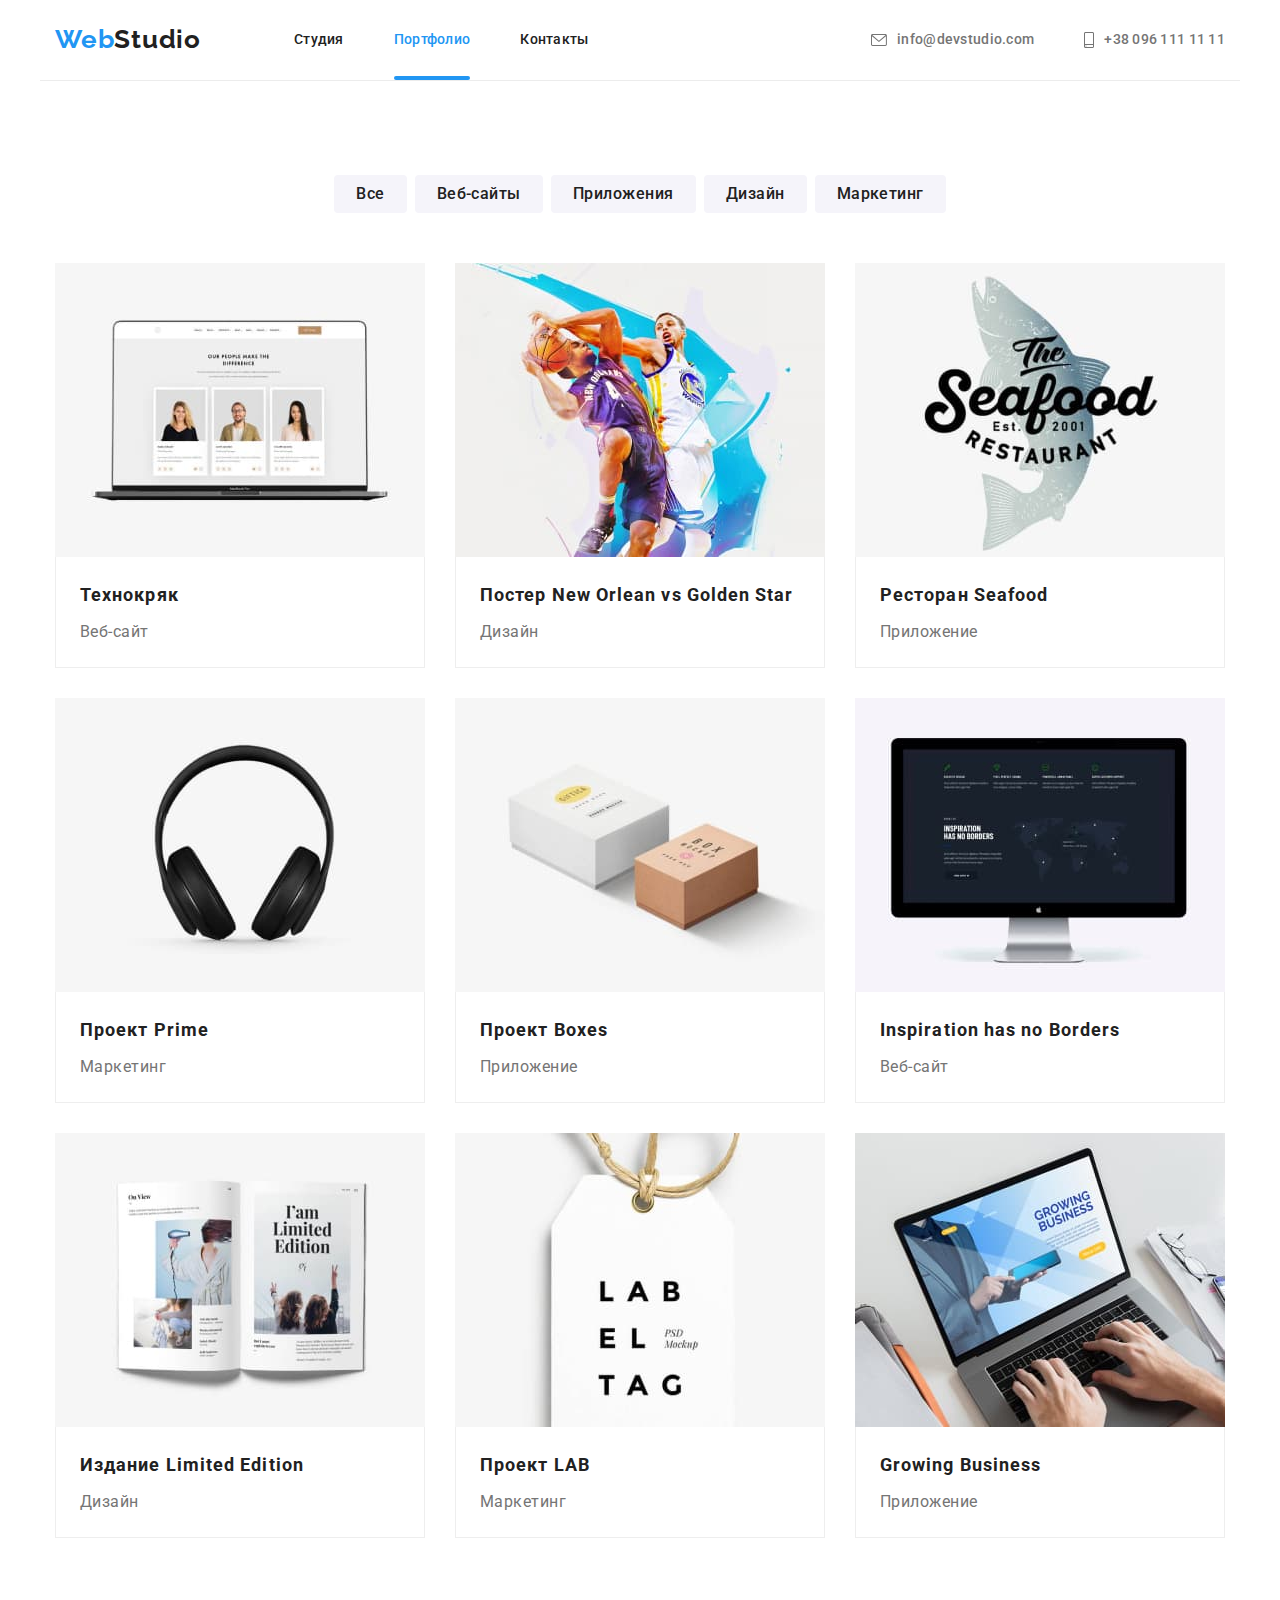
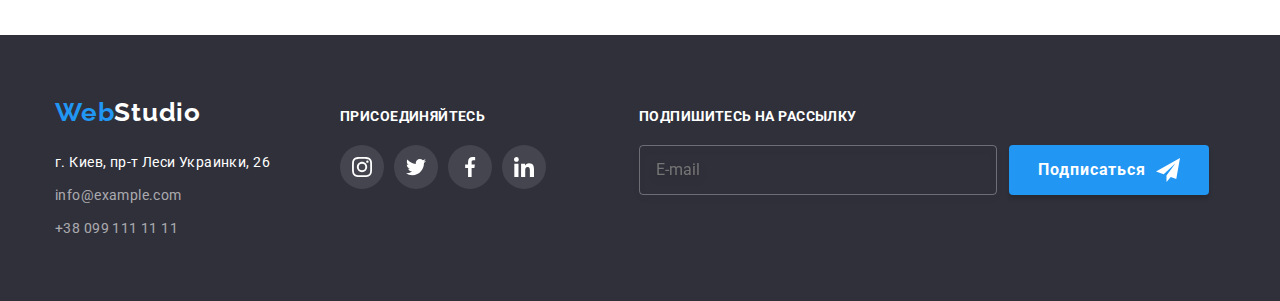
==== portfolio.html @ fc286d43 "initial" ====
<!DOCTYPE html>
<html lang="en">
<head>
    <meta charset="UTF-8">
    <meta name="viewport" content="width=device-width, initial-scale=1.0">
    
    <link rel="stylesheet" href="https://cdnjs.cloudflare.com/ajax/libs/modern-normalize/1.0.0/modern-normalize.min.css">
    <link href="https://fonts.googleapis.com/css2?family=Raleway:wght@700&family=Roboto:wght@400;500;700;900&display=swap"
        rel="stylesheet">
    
    <link rel="stylesheet" href="./css/main.min.css">
    <title>Portfolio</title>
</head>

<body>
    <header class="header-def">
        <div class="container">
            <nav class="page-nav">
                <a href="./index.html" class="logo"><span class="logo-blue">Web</span>Studio</a>
                <ul class="nav-list">
                    <li class="item"><a href="./index.html" class="link">Студия</a></li>
                    <li class="item"><a href="./portfolio.html" class="portfolio link">Портфолио</a> </li>
                    <li class="item"><a href="#" class="link">Контакты</a></li>
                </ul>
            </nav>
            <address class="page-address">
                <ul class="address-list">
                    <li class="item">
                        <a href="mailto:info@devstudio.com" class="reach link">
                            <svg class="icon" width="16" height="12">
                                <use href="./images/icons/sprite.svg#icon-envelope"></use>
                            </svg>
                            <span>info@devstudio.com</span>
                        </a>
                    </li>
                    <li class="item">
                        <a href="tel:+380961111111" class="reach link">
                            <svg class="icon" width="10" height="16">
                                <use href="./images/icons/sprite.svg#icon-smartphone"></use>
                            </svg>
                            <span>+38 096 111 11 11</span>
                        </a>
                    </li>
                </ul>
            </address>
        </div>
    </header>
    <main>
        <!-- Hero -->
        <!-- Portfolio -->
        <section class="portfolio">
            <!-- <h1>Портфолио</h1> -->
            <!-- <h2>Фильтр<h2> -->            
            <div class="container">
                <ul class="buttons">
                    <li class="item"><button type="button" class="btn" onclick="myFunctionAll()">Все</button></li>
                    <li class="item"><button type="button" class="btn" onclick="myFunctionWeb()">Веб-сайты</button></li>
                    <li class="item"><button type="button" class="btn" onclick="myFunctionApp()">Приложения</button></li>
                    <li class="item"><button type="button" class="btn" onclick="myFunctionDes()">Дизайн</button></li>
                    <li class="item"><button type="button" class="btn" onclick="myFunctionMar()">Маркетинг</button></li>
                </ul>   
            <!-- <h2>Список портфолио</h2> -->
                <ul class="portfolio-list">
                    <li class="portfolio-items W">
                        <a href="#" class="link"><img src="./images-portfolio/imgg(1).jpg" alt="Веб-сайт" width="370">
                            <div class="description-thumb">
                                <p class="description">Технокряк это современная площадка распространения коронавируса. Компании используют эту платформу для цифрового
                                шпионажа и атак на защищённые сервера конкурентов.</p>
                            </div>                            
                            <div class="border">
                                <h3>Технокряк</h3>
                                <p class="item-description">Веб-сайт</p>
                            </div>                            
                        </a>
                    </li>
                    <li class="portfolio-items D">
                        <a href="#" class="link"><img src="./images-portfolio/imgg(2).jpg" alt="Дизайн" width="370">
                            <div class="description-thumb">
                                <p class="description">Технокряк это современная площадка распространения коронавируса. Компании используют эту
                                    платформу для цифрового
                                    шпионажа и атак на защищённые сервера конкурентов.</p>
                            </div>
                            <div class="border">
                                <h3>Постер New Orlean vs Golden Star</h3>
                                <p class="item-description">Дизайн</p>
                            </div>                            
                        </a>
                    </li>
                    <li class="portfolio-items P">
                        <a href="#" class="link"><img src="./images-portfolio/imgg(3).jpg" alt="Приложение" width="370">
                            <div class="description-thumb">
                                <p class="description">Технокряк это современная площадка распространения коронавируса. Компании используют эту
                                    платформу для цифрового
                                    шпионажа и атак на защищённые сервера конкурентов.</p>
                            </div>
                            <div class="border">
                                <h3>Ресторан Seafood</h3>
                                <p class="item-description">Приложение</p>
                            </div>                            
                        </a>
                    </li>
                    <li class="portfolio-items M">
                        <a href="#" class="link"><img src="./images-portfolio/imgg(4).jpg" alt="Маркетинг" width="370">
                            <div class="description-thumb">
                                <p class="description">Технокряк это современная площадка распространения коронавируса. Компании используют эту
                                    платформу для цифрового
                                    шпионажа и атак на защищённые сервера конкурентов.</p>
                            </div>
                            <div class="border">
                                <h3>Проект Prime</h3>
                                <p class="item-description">Маркетинг</p>
                            </div>                            
                        </a>
                    </li>
                    <li class="portfolio-items P">
                        <a href="#" class="link"><img src="./images-portfolio/imgg(5).jpg" alt="Приложение" width="370">
                            <div class="description-thumb">
                                <p class="description">Технокряк это современная площадка распространения коронавируса. Компании используют эту
                                    платформу для цифрового
                                    шпионажа и атак на защищённые сервера конкурентов.</p>
                            </div>
                            <div class="border">
                                <h3>Проект Boxes</h3>
                                <p class="item-description">Приложение</p>
                            </div>                            
                        </a>
                    </li>
                    <li class="portfolio-items W">
                        <a href="#" class="link"><img src="./images-portfolio/imgg(6).jpg" alt="Веб-сайт" width="370">
                            <div class="description-thumb">
                                <p class="description">Технокряк это современная площадка распространения коронавируса. Компании используют эту
                                    платформу для цифрового
                                    шпионажа и атак на защищённые сервера конкурентов.</p>
                            </div>
                            <div class="border">
                                <h3>Inspiration has no Borders</h3>
                                <p class="item-description">Веб-сайт</p>
                            </div>                            
                        </a>
                    </li>
                    <li class="portfolio-items D">
                        <a href="#" class="link"><img src="./images-portfolio/imgg(7).jpg" alt="Дизайн" width="370">
                            <div class="description-thumb">
                                <p class="description">Технокряк это современная площадка распространения коронавируса. Компании используют эту
                                    платформу для цифрового
                                    шпионажа и атак на защищённые сервера конкурентов.</p>
                            </div>
                            <div class="border">
                                <h3>Издание Limited Edition</h3>
                                <p class="item-description">Дизайн</p>
                            </div>                            
                        </a>
                    </li>
                    <li class="portfolio-items M">
                        <a href="#" class="link"><img src="./images-portfolio/imgg(8).jpg" alt="Маркетинг" width="370">
                            <div class="description-thumb">
                                <p class="description">Технокряк это современная площадка распространения коронавируса. Компании используют эту
                                    платформу для цифрового
                                    шпионажа и атак на защищённые сервера конкурентов.</p>
                            </div>
                            <div class="border">
                                <h3>Проект LAB</h3>
                                <p class="item-description">Маркетинг</p>
                            </div>                            
                        </a>
                    </li>
                    <li class="portfolio-items P">
                        <a href="#" class="link"><img src="./images-portfolio/imgg(9).jpg" alt="Приложение" width="370">
                            <div class="description-thumb">
                                <p class="description">Технокряк это современная площадка распространения коронавируса. Компании используют эту
                                    платформу для цифрового
                                    шпионажа и атак на защищённые сервера конкурентов.</p>
                            </div>
                            <div class="border">
                                <h3>Growing Business</h3>
                                <p class="item-description">Приложение</p>
                            </div>                            
                        </a>
                    </li>
                </ul>
            </div>            
        </section>
    </main>
    <footer>
        <div class="container">
            <div class="footer-section-1">
                <a href="./index.html" class="logo"><span class="logo-blue">Web</span>Studio</a>
                <address class="contact">
                    <p class="adress">г. Киев, пр-т Леси Украинки, 26</p>
                    <a href="mailto:info@example.com" class="link">info@example.com</a>
                    <a href="tel:+380991111111" class="link">+38 099 111 11 11</a>
                </address>
            </div>
            <div class="footer-section-2">
                <p class="text">присоединяйтесь</p>
                <ul class="foot-link">
                    <li class="foot-item">
                        <a href="#" class="icon-link">
                            <svg class="icon" width="20" height="20">
                                <use href="./images/icons/sprite.svg#icon-instagram-2"></use>
                            </svg>
                        </a>
                    </li>
                    <li class="foot-item">
                        <a href="#" class="icon-link">
                            <svg class="icon" width="20" height="20">
                                <use href="./images/icons/sprite.svg#icon-twitter-1"></use>
                            </svg>
                        </a>
                    </li>
                    <li class="foot-item">
                        <a href="#" class="icon-link">
                            <svg class="icon" width="20" height="20">
                                <use href="./images/icons/sprite.svg#icon-facebook-1"></use>
                            </svg>
                        </a>
                    </li>
                    <li class="foot-item">
                        <a href="#" class="icon-link">
                            <svg class="icon" width="20" height="20">
                                <use href="./images/icons/sprite.svg#icon-linkedin-1"></use>
                            </svg>
                        </a>
                    </li>
                </ul>
            </div>
            <div class="footer-section-3">
                <p class="text">подпишитесь на рассылку</p>
                <form class="foot-form" action="#" autocomplete="off">
                    <input class="foot-input" placeholder="E-mail" type="email" name="email" id="email-sign" />
                    <button class="sign-button" type="submit">
                        <span class="sign-name">Подписаться</span>
                        <svg class="sign-icon" width="24" height="24">
                            <use href="./images/icons/sprite.svg#icon-icon-send"></use>
                        </svg>
                    </button>
                </form>
            </div>
        </div>
    </footer>
    <script src="./js/modal.js"></script>
</body>
</html>
---- css/main.min.css ----
*,*::before,*::after{-webkit-box-sizing:border-box;box-sizing:border-box}img{display:block;max-width:100%;height:auto}.visually-hidden{position:absolute;width:1px;height:1px;margin:-1px;border:0;padding:0;white-space:nowrap;-webkit-clip-path:inset(100%);clip-path:inset(100%);clip:rect(0 0 0 0);overflow:hidden}.page-nav .nav-list,.page-address .address-list,.footer-section-2 .foot-link,.form .form-list,.qualities-list,.business-list,.team-list,.team-link,.clients-list,.buttons,.portfolio-list{list-style-type:none;margin:0;padding:0}.form-list .form-item:focus-within,.form-list .form-input:focus-within,.form-list .form-textarea:focus-within{border-color:#2196f3;outline:transparent;fill:#2196f3}.container{width:1200px;padding-left:15px;padding-right:15px;margin-left:auto;margin-right:auto}body{background-color:#fff;color:#212121;font-family:"Roboto",sans-serif;font-weight:400;letter-spacing:0.03em}.header-def .container{display:-webkit-box;display:-ms-flexbox;display:flex;-webkit-box-align:center;-ms-flex-align:center;align-items:center;border-bottom:1px solid #ececec}.header-def .link{display:-webkit-box;display:-ms-flexbox;display:flex;-webkit-box-align:center;-ms-flex-align:center;align-items:center;padding-top:32px;padding-bottom:32px;font-style:normal;font-weight:500;font-size:14px;line-height:1.14;letter-spacing:0.02em;text-decoration:none;color:#212121;-webkit-transition:color 250ms cubic-bezier(0.4, 0, 0.2, 1);transition:color 250ms cubic-bezier(0.4, 0, 0.2, 1)}.header-def .link:hover,.header-def .link:focus{color:#2196f3}.header-def .item{position:relative}.page-nav{display:-webkit-box;display:-ms-flexbox;display:flex;-webkit-box-align:center;-ms-flex-align:center;align-items:center}.page-nav .nav-list{display:-webkit-box;display:-ms-flexbox;display:flex;margin-left:93px}.page-nav .item:not(:first-child){margin-left:50px}.page-nav .studio,.page-nav .portfolio,.page-nav .contacts{color:#2196f3}.page-nav .studio::after,.page-nav .portfolio::after,.page-nav .contacts::after{content:'';display:block;position:absolute;bottom:0;left:0;width:100%;height:4px;border-radius:2px;background-color:#2196f3}.page-address{margin-left:auto}.page-address .address-list{display:-webkit-box;display:-ms-flexbox;display:flex;-webkit-box-align:center;-ms-flex-align:center;align-items:center}.page-address .icon{margin-right:10px;fill:currentColor}.page-address .item:last-child{margin-left:50px}.page-address .reach{color:#757575}.logo{font-family:"Raleway",sans-serif;font-weight:700;font-size:26px;line-height:1.38;letter-spacing:0.03em;text-decoration:none;color:#212121}.logo-blue{color:#2196f3}footer{background-color:#2f303a}footer .container{padding-top:60px;padding-bottom:60px;display:-webkit-box;display:-ms-flexbox;display:flex;-webkit-box-align:baseline;-ms-flex-align:baseline;align-items:baseline}.footer-section-1 .logo{color:#fff}.footer-section-1 .contact{display:-webkit-box;display:-ms-flexbox;display:flex;-ms-flex-wrap:wrap;flex-wrap:wrap;-webkit-box-orient:vertical;-webkit-box-direction:normal;-ms-flex-direction:column;flex-direction:column;margin-top:20px}.footer-section-1 .adress{margin-top:0px;margin-bottom:0px;color:#fff;font-style:normal;font-size:14px;line-height:1.71;letter-spacing:0.03em}.footer-section-1 .link{margin-top:9px;color:#ffffff99;font-style:normal;font-size:14px;line-height:1.71;letter-spacing:0.03em;text-decoration:none}.footer-section-2{margin-left:70px}.footer-section-2 .text{margin-top:0px;margin-bottom:20px;font-weight:700;font-size:14px;line-height:1.14;text-transform:uppercase;letter-spacing:0.03em;color:#fff}.footer-section-2 .foot-link{display:-webkit-box;display:-ms-flexbox;display:flex;-webkit-box-align:center;-ms-flex-align:center;align-items:center}.footer-section-2 .foot-item:not(:first-child){margin-left:10px}.footer-section-2 .icon-link{display:-webkit-box;display:-ms-flexbox;display:flex;-webkit-box-pack:center;-ms-flex-pack:center;justify-content:center;-webkit-box-align:center;-ms-flex-align:center;align-items:center;width:44px;height:44px;border-radius:50%;line-height:0px;background-color:#ffffff1a;-webkit-transition:background-color 250ms cubic-bezier(0.4, 0, 0.2, 1);transition:background-color 250ms cubic-bezier(0.4, 0, 0.2, 1)}.footer-section-2 .icon-link:hover,.footer-section-2 .icon-link:focus{background-color:#2196f3}.footer-section-2 .icon{fill:#fff}.footer-section-3{margin-left:93px}.footer-section-3 .text{margin-top:0px;margin-bottom:20px;font-weight:700;font-size:14px;line-height:1.14;text-transform:uppercase;letter-spacing:0.03em;color:#fff}.footer-section-3 .foot-form{display:-webkit-box;display:-ms-flexbox;display:flex}.footer-section-3 .foot-input{padding:0px 16px;margin-right:12px;width:358px;height:50px;border:1px solid rgba(255,255,255,0.3);-webkit-filter:drop-shadow(0px 4px 4px rgba(0,0,0,0.15));filter:drop-shadow(0px 4px 4px rgba(0,0,0,0.15));border-radius:4px;outline:transparent;background-color:transparent;color:rgba(255,255,255,0.6)}.footer-section-3 .sign-button{display:-webkit-inline-box;display:-ms-inline-flexbox;display:inline-flex;-webkit-box-align:center;-ms-flex-align:center;align-items:center;-webkit-box-pack:center;-ms-flex-pack:center;justify-content:center;width:200px;height:50px;background-color:#2196f3;border-color:transparent;-webkit-box-shadow:0px 4px 4px rgba(0,0,0,0.15);box-shadow:0px 4px 4px rgba(0,0,0,0.15);border-radius:4px;cursor:pointer}.footer-section-3 .sign-name{margin-right:10px;font-weight:700;font-size:16px;line-height:1.87;letter-spacing:0.06em;color:#fff}.footer-section-3 .sign-icon{fill:#fff}.studio-hero{position:relative;background-color:#c4c4c4;background-image:-webkit-gradient(linear, left top, right top, from(#2f303a66), to(#2f303a66)),url(../images/backgrnd.jpg);background-image:linear-gradient(to right, #2f303a66, #2f303a66),url(../images/backgrnd.jpg);background-size:cover;color:#fff;text-align:center;max-width:1600px;margin:0 auto}.studio-hero .container{padding-top:200px;padding-bottom:200px}.studio-hero h1{margin-top:0px;margin-bottom:30px;font-weight:900;font-size:44px;line-height:1.36;letter-spacing:0.06em;text-transform:uppercase}.studio-hero .link{display:inline-block;padding:10px 32px;text-decoration:none;color:#fff;font-weight:700;font-size:16px;line-height:1.87;letter-spacing:0.06em;background:#2196f3;-webkit-box-shadow:0px 4px 4px rgba(0,0,0,0.15);box-shadow:0px 4px 4px rgba(0,0,0,0.15);border-radius:4px}.backdrop{position:fixed;top:0;left:0;z-index:9;width:100%;height:100%;background-color:rgba(0,0,0,0.2);opacity:1;-webkit-transition:opacity 250ms cubic-bezier(0.4, 0, 0.2, 1);transition:opacity 250ms cubic-bezier(0.4, 0, 0.2, 1)}.backdrop.is-hidden{opacity:0;pointer-events:none}.backdrop.is-hidden .modal{-webkit-transform:translate(-50%, -50%) scale(0, 0);transform:translate(-50%, -50%) scale(0, 0)}.modal{position:absolute;top:50%;left:50%;-webkit-transform:translate(-50%, -50%) scale(1, 1);transform:translate(-50%, -50%) scale(1, 1);min-width:528px;min-height:581px;background-color:#ffffff;-webkit-box-shadow:0px 1px 3px rgba(0,0,0,0.12),0px 1px 1px rgba(0,0,0,0.14),0px 2px 1px rgba(0,0,0,0.2);box-shadow:0px 1px 3px rgba(0,0,0,0.12),0px 1px 1px rgba(0,0,0,0.14),0px 2px 1px rgba(0,0,0,0.2);border-radius:4px;-webkit-transition:-webkit-transform 250ms cubic-bezier(0.4, 0, 0.2, 1);transition:-webkit-transform 250ms cubic-bezier(0.4, 0, 0.2, 1);transition:transform 250ms cubic-bezier(0.4, 0, 0.2, 1);transition:transform 250ms cubic-bezier(0.4, 0, 0.2, 1), -webkit-transform 250ms cubic-bezier(0.4, 0, 0.2, 1)}.modal .close-modal{display:-webkit-box;display:-ms-flexbox;display:flex;-webkit-box-pack:center;-ms-flex-pack:center;justify-content:center;-webkit-box-align:center;-ms-flex-align:center;align-items:center;position:absolute;top:8px;right:8px;width:30px;height:30px;border:1px solid rgba(0,0,0,0.1);border-radius:50%;cursor:pointer;-webkit-transition:fill 250ms cubic-bezier(0.4, 0, 0.2, 1);transition:fill 250ms cubic-bezier(0.4, 0, 0.2, 1)}.modal .close-modal:hover{fill:#2196f3}.form{padding:40px}.form .form-head{margin:0px;margin-bottom:12px;font-weight:700;font-size:20px;line-height:1.15;text-align:center;letter-spacing:0.03em;color:#212121}.form .form-list{margin-bottom:20px}.form .legal{position:relative;display:-webkit-box;display:-ms-flexbox;display:flex;-webkit-box-pack:center;-ms-flex-pack:center;justify-content:center;-webkit-box-align:center;-ms-flex-align:center;align-items:center;margin-bottom:30px;cursor:pointer}.form .legal::before{content:'';width:16px;height:15px;border:2px solid black;border-radius:4px;-webkit-transition:border-color 250ms cubic-bezier(0.4, 0, 0.2, 1),background-color 250ms cubic-bezier(0.4, 0, 0.2, 1);transition:border-color 250ms cubic-bezier(0.4, 0, 0.2, 1),background-color 250ms cubic-bezier(0.4, 0, 0.2, 1)}.form .legal-text{margin-left:7px;font-weight:400;font-size:14px;line-height:1.71;letter-spacing:0.03em;color:#757575}.form .legal-link{font-weight:400;font-size:14px;line-height:1.71;letter-spacing:0.03em;color:#2196f3}.form .submit-button{display:-webkit-inline-box;display:-ms-inline-flexbox;display:inline-flex;-webkit-box-align:center;-ms-flex-align:center;align-items:center;-webkit-box-pack:center;-ms-flex-pack:center;justify-content:center;width:200px;height:50px;color:#fff;background-color:#2196f3;-webkit-box-shadow:0px 4px 4px rgba(0,0,0,0.15);box-shadow:0px 4px 4px rgba(0,0,0,0.15);border-radius:4px;border-color:transparent;cursor:pointer}.form .submit-button:focus-within{background-color:#188ce8}.form .submit-name{font-weight:700;font-size:16px;line-height:1.87;letter-spacing:0.06em}.form .legal-checkbox{position:absolute;width:1px;height:1px;overflow:hidden;clip:rect(0 0 0 0)}.form .legal-checkbox:checked+.legal::before{background-image:url(../images/icons/icon-check.svg);background-size:contain;background-origin:border-box;border-radius:4px;border-color:transparent;background-color:#2196f3}.form-list .form-item{position:relative;display:-webkit-box;display:-ms-flexbox;display:flex;-webkit-box-orient:vertical;-webkit-box-direction:normal;-ms-flex-direction:column;flex-direction:column;margin-bottom:10px}.form-list .form-label{margin-right:auto;margin-bottom:4px;font-weight:400;font-size:12px;line-height:1.17;letter-spacing:0.01em;color:#757575}.form-list .form-input{padding:0px 42px;height:40px;border:1px solid rgba(33,33,33,0.2);border-radius:4px;-webkit-transition:border-color 250ms cubic-bezier(0.4, 0, 0.2, 1);transition:border-color 250ms cubic-bezier(0.4, 0, 0.2, 1)}.form-list .form-input:invalid{border-color:#f00}.form-list .icon{position:absolute;bottom:11px;left:12px;-webkit-transition:fill 250ms cubic-bezier(0.4, 0, 0.2, 1);transition:fill 250ms cubic-bezier(0.4, 0, 0.2, 1)}.form-list .form-textarea{padding:12px 16px;resize:none;border:1px solid rgba(33,33,33,0.2);border-radius:4px;-webkit-transition:border-color 250ms cubic-bezier(0.4, 0, 0.2, 1);transition:border-color 250ms cubic-bezier(0.4, 0, 0.2, 1)}.form-list .form-textarea::-webkit-input-placeholder{font-weight:400;font-size:14px;line-height:1.14;letter-spacing:0.01em;color:rgba(117,117,117,0.5);opacity:1}.form-list .form-textarea:-ms-input-placeholder{font-weight:400;font-size:14px;line-height:1.14;letter-spacing:0.01em;color:rgba(117,117,117,0.5);opacity:1}.form-list .form-textarea::-ms-input-placeholder{font-weight:400;font-size:14px;line-height:1.14;letter-spacing:0.01em;color:rgba(117,117,117,0.5);opacity:1}.form-list .form-textarea::placeholder{font-weight:400;font-size:14px;line-height:1.14;letter-spacing:0.01em;color:rgba(117,117,117,0.5);opacity:1}.studio-qualities .container{padding-top:94px;padding-bottom:94px}.qualities-list{display:-webkit-box;display:-ms-flexbox;display:flex;-ms-flex-wrap:wrap;flex-wrap:wrap}.qualities-list .item{width:calc((100% - 3 * 30px) / 4)}.qualities-list .item:not(:first-child){margin-left:30px}.qualities-list .thumb{display:-webkit-box;display:-ms-flexbox;display:flex;-webkit-box-pack:center;-ms-flex-pack:center;justify-content:center;-webkit-box-align:center;-ms-flex-align:center;align-items:center;height:120px;margin-bottom:30px;background-color:#f5f4fa;border-radius:4px}.qualities-list h3{margin-top:0px;margin-bottom:10px;font-size:14px;line-height:1.14;letter-spacing:0.03em;text-transform:uppercase}.qualities-list p{margin-top:0px;margin-bottom:0px;color:#757575;font-size:14px;line-height:1.71;letter-spacing:0.03em}.studio-business .container{padding-bottom:94px}.studio-business .business-header{margin-top:0px;margin-bottom:50px;font-size:36px;line-height:1.17;text-align:center;letter-spacing:0.03em}.business-list{display:-webkit-box;display:-ms-flexbox;display:flex}.business-list .item{position:relative}.business-list .item:not(:first-child){margin-left:30px}.business-list .label{position:absolute;bottom:0;left:0;display:-webkit-box;display:-ms-flexbox;display:flex;-webkit-box-align:center;-ms-flex-align:center;align-items:center;width:100%;height:70px;background-color:rgba(47,48,58,0.8)}.business-list .label-text{margin:0;margin-left:auto;margin-right:auto;font-size:14px;line-height:1.14;letter-spacing:0.03em;text-transform:uppercase;color:#fff}.studio-team{background-color:#f5f4fa}.studio-team .container{padding-top:94px;padding-bottom:94px}.studio-team .team-header{margin-top:0px;margin-bottom:0px;text-align:center;font-size:36px;line-height:1.17;letter-spacing:0.03em}.team-list{display:-webkit-box;display:-ms-flexbox;display:flex;margin-top:50px}.team-list .item{background-color:#fff;-webkit-box-shadow:0px 1px 3px rgba(0,0,0,0.12),0px 1px 1px rgba(0,0,0,0.14),0px 2px 1px rgba(0,0,0,0.2);box-shadow:0px 1px 3px rgba(0,0,0,0.12),0px 1px 1px rgba(0,0,0,0.14),0px 2px 1px rgba(0,0,0,0.2);border-radius:0px 0px 4px 4px}.team-list .item:not(:first-child){margin-left:30px}.team-list .item-name{padding-top:30px;padding-right:32px;padding-left:32px;padding-bottom:30px}.team-list h3{margin-top:0px;margin-bottom:10px;font-weight:500;font-size:16px;line-height:1.19;text-align:center;letter-spacing:0.03em}.team-list p{margin-top:0px;margin-bottom:16px;color:#757575;font-size:16px;line-height:1.19;text-align:center;letter-spacing:0.03em}.team-link{display:-webkit-box;display:-ms-flexbox;display:flex;-webkit-box-align:center;-ms-flex-align:center;align-items:center}.team-link .icon-item:not(:first-child){margin-left:10px}.team-link .icon-link{display:-webkit-box;display:-ms-flexbox;display:flex;-webkit-box-pack:center;-ms-flex-pack:center;justify-content:center;-webkit-box-align:center;-ms-flex-align:center;align-items:center;height:44px;width:44px;line-height:0px;border-radius:50%;fill:#afb1b8;-webkit-transition:background-color 250ms cubic-bezier(0.4, 0, 0.2, 1),fill 250ms cubic-bezier(0.4, 0, 0.2, 1);transition:background-color 250ms cubic-bezier(0.4, 0, 0.2, 1),fill 250ms cubic-bezier(0.4, 0, 0.2, 1)}.team-link .icon-link:focus,.team-link .icon-link:hover{background-color:#2196f3;-webkit-filter:drop-shadow(0px 4px 4px rgba(0,0,0,0.25));filter:drop-shadow(0px 4px 4px rgba(0,0,0,0.25));fill:#fff}.studio-clients .container{padding-top:94px;padding-bottom:94px}.studio-clients .clients-header{margin-top:0px;margin-bottom:50px;font-size:36px;line-height:1.17;text-align:center;letter-spacing:0.03em}.clients-list{display:-webkit-box;display:-ms-flexbox;display:flex;-webkit-box-align:center;-ms-flex-align:center;align-items:center}.clients-list .clients-item:not(:first-child){margin-left:30px}.clients-list .client-link{display:table-cell;text-align:center;vertical-align:middle;width:170px;height:90px;line-height:0px;border:1px solid #afb1b8;border-radius:4px;fill:#afb1b8;-webkit-transition:border-color 250ms cubic-bezier(0.4, 0, 0.2, 1),fill 250ms cubic-bezier(0.4, 0, 0.2, 1);transition:border-color 250ms cubic-bezier(0.4, 0, 0.2, 1),fill 250ms cubic-bezier(0.4, 0, 0.2, 1)}.clients-list .client-link:focus,.clients-list .client-link:hover{border-color:#2196f3;fill:#2196f3}.portfolio .container{padding-top:94px;padding-bottom:94px;height:1554px}.buttons{display:-webkit-box;display:-ms-flexbox;display:flex;-webkit-box-pack:center;-ms-flex-pack:center;justify-content:center;margin-bottom:50px}.buttons .item:not(:first-child){margin-left:8px}.buttons .btn{padding:6px 22px;font-weight:500;font-size:16px;line-height:1.62;letter-spacing:0.03em;color:#212121;border-radius:4px;border-style:none;border-color:#f5f4fa;background:#f5f4fa;-webkit-transition:color 250ms cubic-bezier(0.4, 0, 0.2, 1),background-color 250ms cubic-bezier(0.4, 0, 0.2, 1),-webkit-box-shadow 250ms cubic-bezier(0.4, 0, 0.2, 1);transition:color 250ms cubic-bezier(0.4, 0, 0.2, 1),background-color 250ms cubic-bezier(0.4, 0, 0.2, 1),-webkit-box-shadow 250ms cubic-bezier(0.4, 0, 0.2, 1);transition:color 250ms cubic-bezier(0.4, 0, 0.2, 1),background-color 250ms cubic-bezier(0.4, 0, 0.2, 1),box-shadow 250ms cubic-bezier(0.4, 0, 0.2, 1);transition:color 250ms cubic-bezier(0.4, 0, 0.2, 1),background-color 250ms cubic-bezier(0.4, 0, 0.2, 1),box-shadow 250ms cubic-bezier(0.4, 0, 0.2, 1),-webkit-box-shadow 250ms cubic-bezier(0.4, 0, 0.2, 1)}.buttons .btn:focus,.buttons .btn:hover{color:#fff;background-color:#2196f3;-webkit-box-shadow:0px 3px 1px rgba(0,0,0,0.1),0px 1px 2px rgba(0,0,0,0.08),0px 2px 2px rgba(0,0,0,0.12);box-shadow:0px 3px 1px rgba(0,0,0,0.1),0px 1px 2px rgba(0,0,0,0.08),0px 2px 2px rgba(0,0,0,0.12);border:none;outline:none}.portfolio-list{display:-webkit-box;display:-ms-flexbox;display:flex;-ms-flex-wrap:wrap;flex-wrap:wrap}.portfolio-list .portfolio-items:not(:nth-child(3n+1)){margin-left:30px}.portfolio-list .portfolio-items:not(:nth-last-child(-n+3)){margin-bottom:30px}.portfolio-list .link{position:relative;display:block;text-decoration:none;color:#212121;-webkit-transition:-webkit-box-shadow 250ms cubic-bezier(0.4, 0, 0.2, 1);transition:-webkit-box-shadow 250ms cubic-bezier(0.4, 0, 0.2, 1);transition:box-shadow 250ms cubic-bezier(0.4, 0, 0.2, 1);transition:box-shadow 250ms cubic-bezier(0.4, 0, 0.2, 1), -webkit-box-shadow 250ms cubic-bezier(0.4, 0, 0.2, 1)}.portfolio-list .link:hover,.portfolio-list .link:focus{-webkit-box-shadow:0px 1px 1px rgba(0,0,0,0.12),0px 4px 4px rgba(0,0,0,0.06),1px 4px 6px rgba(0,0,0,0.16);box-shadow:0px 1px 1px rgba(0,0,0,0.12),0px 4px 4px rgba(0,0,0,0.06),1px 4px 6px rgba(0,0,0,0.16)}.portfolio-list .link:hover .description,.portfolio-list .link:focus .description{-webkit-transform:translatey(0);transform:translatey(0)}.portfolio-list .description-thumb{position:absolute;top:0;left:0;overflow:hidden;display:-webkit-box;display:-ms-flexbox;display:flex;-webkit-box-align:center;-ms-flex-align:center;align-items:center}.portfolio-list .description{margin:0;padding:63px 24px;font-size:18px;line-height:1.56;letter-spacing:0.03em;color:#fff;background-color:rgba(33,150,243,0.9);-webkit-transform:translatey(100%);transform:translatey(100%);-webkit-transition:-webkit-transform 250ms cubic-bezier(0.4, 0, 0.2, 1);transition:-webkit-transform 250ms cubic-bezier(0.4, 0, 0.2, 1);transition:transform 250ms cubic-bezier(0.4, 0, 0.2, 1);transition:transform 250ms cubic-bezier(0.4, 0, 0.2, 1), -webkit-transform 250ms cubic-bezier(0.4, 0, 0.2, 1)}.portfolio-list .border{padding:20px 24px;background:#fff;border:1px solid #eeeeee;border-top:none;-webkit-box-sizing:border-box;box-sizing:border-box}.portfolio-list h3{margin-top:0px;margin-bottom:4px;font-weight:700;font-size:18px;line-height:2;letter-spacing:0.06em}.portfolio-list .item-description{margin-top:0px;margin-bottom:0px;color:#757575;font-size:16px;line-height:1.87;letter-spacing:0.03em}
/*# sourceMappingURL=main.min.css.map */
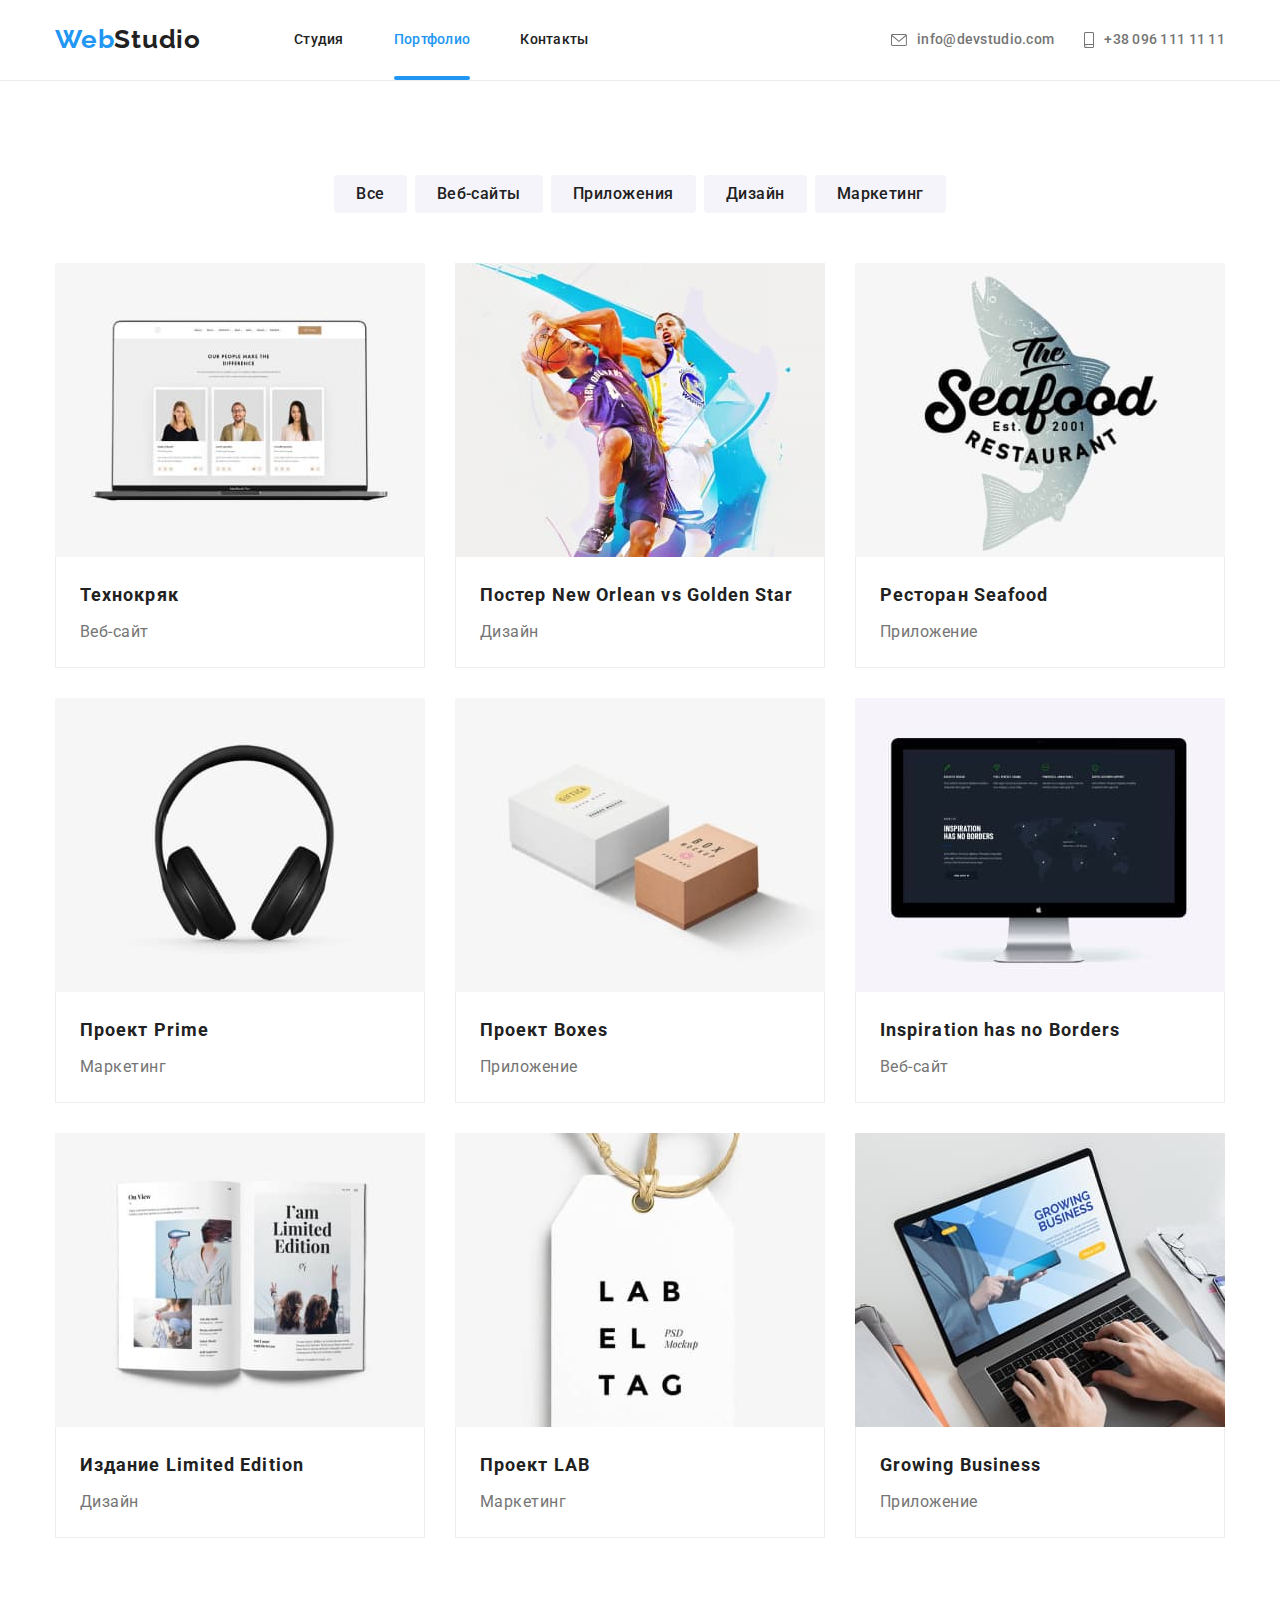
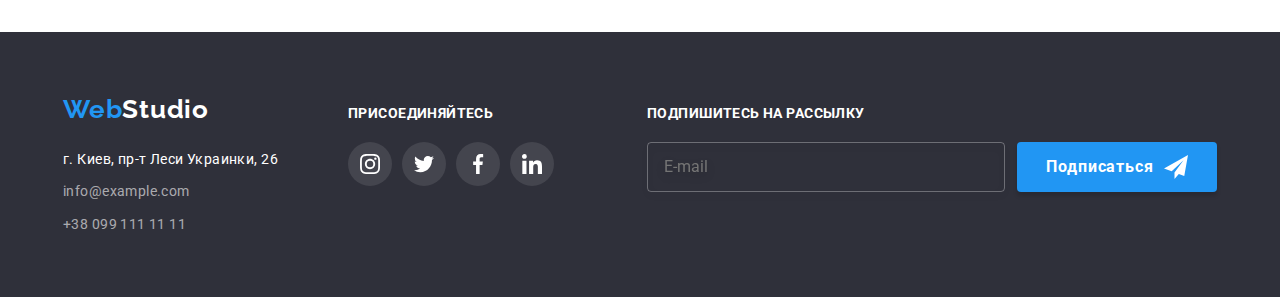
==== commit 88b3a686: "finished studio section" ====
--- a/portfolio.html
+++ b/portfolio.html
@@ -17,32 +17,44 @@
         <div class="container">
             <nav class="page-nav">
                 <a href="./index.html" class="logo"><span class="logo-blue">Web</span>Studio</a>
-                <ul class="nav-list">
-                    <li class="item"><a href="./index.html" class="link">Студия</a></li>
-                    <li class="item"><a href="./portfolio.html" class="portfolio link">Портфолио</a> </li>
-                    <li class="item"><a href="#" class="link">Контакты</a></li>
-                </ul>
+                <button type="button" class="menu-button" aria-expanded="false" aria-controls="nav-menu" data-menu-button>
+                    <svg width="40" height="40" aria-label="Переключатель мобильного меню">
+                        <use class="icon-close" href="./images/icons/sprite.svg#icon-close-header"></use>
+                        <use class="icon-menu" href="./images/icons/sprite.svg#icon-menu-burger"></use>
+                    </svg>
+                </button>
+                <div class="nav-menu" id="nav-menu" data-menu>
+                    <ul class="nav-list">
+                        <li class="nav-item">
+                            <a href="./index.html" class=" header-link">Студия</a>
+                        </li>
+                        <li class="nav-item">
+                            <a href="./portfolio.html" class="current header-link">Портфолио</a>
+                        </li>
+                        <li class="nav-item">
+                            <a href="#" class="header-link">Контакты</a>
+                        </li>
+                    </ul>
+                    <ul class="address-list">
+                        <li class="address-item">
+                            <a href="mailto:info@devstudio.com" class="reach header-link">
+                                <svg class="address-icon" width="16" height="12">
+                                    <use href="./images/icons/sprite.svg#icon-envelope"></use>
+                                </svg>
+                                <span>info@devstudio.com</span>
+                            </a>
+                        </li>
+                        <li class="address-item">
+                            <a href="tel:+380961111111" class="reach header-link">
+                                <svg class="address-icon" width="10" height="16">
+                                    <use href="./images/icons/sprite.svg#icon-smartphone"></use>
+                                </svg>
+                                <span>+38 096 111 11 11</span>
+                            </a>
+                        </li>
+                    </ul>
+                </div>
             </nav>
-            <address class="page-address">
-                <ul class="address-list">
-                    <li class="item">
-                        <a href="mailto:info@devstudio.com" class="reach link">
-                            <svg class="icon" width="16" height="12">
-                                <use href="./images/icons/sprite.svg#icon-envelope"></use>
-                            </svg>
-                            <span>info@devstudio.com</span>
-                        </a>
-                    </li>
-                    <li class="item">
-                        <a href="tel:+380961111111" class="reach link">
-                            <svg class="icon" width="10" height="16">
-                                <use href="./images/icons/sprite.svg#icon-smartphone"></use>
-                            </svg>
-                            <span>+38 096 111 11 11</span>
-                        </a>
-                    </li>
-                </ul>
-            </address>
         </div>
     </header>
     <main>
@@ -238,6 +250,7 @@
             </div>
         </div>
     </footer>
-    <script src="./js/modal.js"></script>
+    <script src="./js/filter.js"></script>
+    <script src="./js/header_menu.js"></script>
 </body>
 </html>--- a/css/main.min.css
+++ b/css/main.min.css
@@ -1,2 +1,2 @@
-*,*::before,*::after{-webkit-box-sizing:border-box;box-sizing:border-box}img{display:block;max-width:100%;height:auto}.visually-hidden{position:absolute;width:1px;height:1px;margin:-1px;border:0;padding:0;white-space:nowrap;-webkit-clip-path:inset(100%);clip-path:inset(100%);clip:rect(0 0 0 0);overflow:hidden}.page-nav .nav-list,.page-address .address-list,.footer-section-2 .foot-link,.form .form-list,.qualities-list,.business-list,.team-list,.team-link,.clients-list,.buttons,.portfolio-list{list-style-type:none;margin:0;padding:0}.form-list .form-item:focus-within,.form-list .form-input:focus-within,.form-list .form-textarea:focus-within{border-color:#2196f3;outline:transparent;fill:#2196f3}.container{width:1200px;padding-left:15px;padding-right:15px;margin-left:auto;margin-right:auto}body{background-color:#fff;color:#212121;font-family:"Roboto",sans-serif;font-weight:400;letter-spacing:0.03em}.header-def .container{display:-webkit-box;display:-ms-flexbox;display:flex;-webkit-box-align:center;-ms-flex-align:center;align-items:center;border-bottom:1px solid #ececec}.header-def .link{display:-webkit-box;display:-ms-flexbox;display:flex;-webkit-box-align:center;-ms-flex-align:center;align-items:center;padding-top:32px;padding-bottom:32px;font-style:normal;font-weight:500;font-size:14px;line-height:1.14;letter-spacing:0.02em;text-decoration:none;color:#212121;-webkit-transition:color 250ms cubic-bezier(0.4, 0, 0.2, 1);transition:color 250ms cubic-bezier(0.4, 0, 0.2, 1)}.header-def .link:hover,.header-def .link:focus{color:#2196f3}.header-def .item{position:relative}.page-nav{display:-webkit-box;display:-ms-flexbox;display:flex;-webkit-box-align:center;-ms-flex-align:center;align-items:center}.page-nav .nav-list{display:-webkit-box;display:-ms-flexbox;display:flex;margin-left:93px}.page-nav .item:not(:first-child){margin-left:50px}.page-nav .studio,.page-nav .portfolio,.page-nav .contacts{color:#2196f3}.page-nav .studio::after,.page-nav .portfolio::after,.page-nav .contacts::after{content:'';display:block;position:absolute;bottom:0;left:0;width:100%;height:4px;border-radius:2px;background-color:#2196f3}.page-address{margin-left:auto}.page-address .address-list{display:-webkit-box;display:-ms-flexbox;display:flex;-webkit-box-align:center;-ms-flex-align:center;align-items:center}.page-address .icon{margin-right:10px;fill:currentColor}.page-address .item:last-child{margin-left:50px}.page-address .reach{color:#757575}.logo{font-family:"Raleway",sans-serif;font-weight:700;font-size:26px;line-height:1.38;letter-spacing:0.03em;text-decoration:none;color:#212121}.logo-blue{color:#2196f3}footer{background-color:#2f303a}footer .container{padding-top:60px;padding-bottom:60px;display:-webkit-box;display:-ms-flexbox;display:flex;-webkit-box-align:baseline;-ms-flex-align:baseline;align-items:baseline}.footer-section-1 .logo{color:#fff}.footer-section-1 .contact{display:-webkit-box;display:-ms-flexbox;display:flex;-ms-flex-wrap:wrap;flex-wrap:wrap;-webkit-box-orient:vertical;-webkit-box-direction:normal;-ms-flex-direction:column;flex-direction:column;margin-top:20px}.footer-section-1 .adress{margin-top:0px;margin-bottom:0px;color:#fff;font-style:normal;font-size:14px;line-height:1.71;letter-spacing:0.03em}.footer-section-1 .link{margin-top:9px;color:#ffffff99;font-style:normal;font-size:14px;line-height:1.71;letter-spacing:0.03em;text-decoration:none}.footer-section-2{margin-left:70px}.footer-section-2 .text{margin-top:0px;margin-bottom:20px;font-weight:700;font-size:14px;line-height:1.14;text-transform:uppercase;letter-spacing:0.03em;color:#fff}.footer-section-2 .foot-link{display:-webkit-box;display:-ms-flexbox;display:flex;-webkit-box-align:center;-ms-flex-align:center;align-items:center}.footer-section-2 .foot-item:not(:first-child){margin-left:10px}.footer-section-2 .icon-link{display:-webkit-box;display:-ms-flexbox;display:flex;-webkit-box-pack:center;-ms-flex-pack:center;justify-content:center;-webkit-box-align:center;-ms-flex-align:center;align-items:center;width:44px;height:44px;border-radius:50%;line-height:0px;background-color:#ffffff1a;-webkit-transition:background-color 250ms cubic-bezier(0.4, 0, 0.2, 1);transition:background-color 250ms cubic-bezier(0.4, 0, 0.2, 1)}.footer-section-2 .icon-link:hover,.footer-section-2 .icon-link:focus{background-color:#2196f3}.footer-section-2 .icon{fill:#fff}.footer-section-3{margin-left:93px}.footer-section-3 .text{margin-top:0px;margin-bottom:20px;font-weight:700;font-size:14px;line-height:1.14;text-transform:uppercase;letter-spacing:0.03em;color:#fff}.footer-section-3 .foot-form{display:-webkit-box;display:-ms-flexbox;display:flex}.footer-section-3 .foot-input{padding:0px 16px;margin-right:12px;width:358px;height:50px;border:1px solid rgba(255,255,255,0.3);-webkit-filter:drop-shadow(0px 4px 4px rgba(0,0,0,0.15));filter:drop-shadow(0px 4px 4px rgba(0,0,0,0.15));border-radius:4px;outline:transparent;background-color:transparent;color:rgba(255,255,255,0.6)}.footer-section-3 .sign-button{display:-webkit-inline-box;display:-ms-inline-flexbox;display:inline-flex;-webkit-box-align:center;-ms-flex-align:center;align-items:center;-webkit-box-pack:center;-ms-flex-pack:center;justify-content:center;width:200px;height:50px;background-color:#2196f3;border-color:transparent;-webkit-box-shadow:0px 4px 4px rgba(0,0,0,0.15);box-shadow:0px 4px 4px rgba(0,0,0,0.15);border-radius:4px;cursor:pointer}.footer-section-3 .sign-name{margin-right:10px;font-weight:700;font-size:16px;line-height:1.87;letter-spacing:0.06em;color:#fff}.footer-section-3 .sign-icon{fill:#fff}.studio-hero{position:relative;background-color:#c4c4c4;background-image:-webkit-gradient(linear, left top, right top, from(#2f303a66), to(#2f303a66)),url(../images/backgrnd.jpg);background-image:linear-gradient(to right, #2f303a66, #2f303a66),url(../images/backgrnd.jpg);background-size:cover;color:#fff;text-align:center;max-width:1600px;margin:0 auto}.studio-hero .container{padding-top:200px;padding-bottom:200px}.studio-hero h1{margin-top:0px;margin-bottom:30px;font-weight:900;font-size:44px;line-height:1.36;letter-spacing:0.06em;text-transform:uppercase}.studio-hero .link{display:inline-block;padding:10px 32px;text-decoration:none;color:#fff;font-weight:700;font-size:16px;line-height:1.87;letter-spacing:0.06em;background:#2196f3;-webkit-box-shadow:0px 4px 4px rgba(0,0,0,0.15);box-shadow:0px 4px 4px rgba(0,0,0,0.15);border-radius:4px}.backdrop{position:fixed;top:0;left:0;z-index:9;width:100%;height:100%;background-color:rgba(0,0,0,0.2);opacity:1;-webkit-transition:opacity 250ms cubic-bezier(0.4, 0, 0.2, 1);transition:opacity 250ms cubic-bezier(0.4, 0, 0.2, 1)}.backdrop.is-hidden{opacity:0;pointer-events:none}.backdrop.is-hidden .modal{-webkit-transform:translate(-50%, -50%) scale(0, 0);transform:translate(-50%, -50%) scale(0, 0)}.modal{position:absolute;top:50%;left:50%;-webkit-transform:translate(-50%, -50%) scale(1, 1);transform:translate(-50%, -50%) scale(1, 1);min-width:528px;min-height:581px;background-color:#ffffff;-webkit-box-shadow:0px 1px 3px rgba(0,0,0,0.12),0px 1px 1px rgba(0,0,0,0.14),0px 2px 1px rgba(0,0,0,0.2);box-shadow:0px 1px 3px rgba(0,0,0,0.12),0px 1px 1px rgba(0,0,0,0.14),0px 2px 1px rgba(0,0,0,0.2);border-radius:4px;-webkit-transition:-webkit-transform 250ms cubic-bezier(0.4, 0, 0.2, 1);transition:-webkit-transform 250ms cubic-bezier(0.4, 0, 0.2, 1);transition:transform 250ms cubic-bezier(0.4, 0, 0.2, 1);transition:transform 250ms cubic-bezier(0.4, 0, 0.2, 1), -webkit-transform 250ms cubic-bezier(0.4, 0, 0.2, 1)}.modal .close-modal{display:-webkit-box;display:-ms-flexbox;display:flex;-webkit-box-pack:center;-ms-flex-pack:center;justify-content:center;-webkit-box-align:center;-ms-flex-align:center;align-items:center;position:absolute;top:8px;right:8px;width:30px;height:30px;border:1px solid rgba(0,0,0,0.1);border-radius:50%;cursor:pointer;-webkit-transition:fill 250ms cubic-bezier(0.4, 0, 0.2, 1);transition:fill 250ms cubic-bezier(0.4, 0, 0.2, 1)}.modal .close-modal:hover{fill:#2196f3}.form{padding:40px}.form .form-head{margin:0px;margin-bottom:12px;font-weight:700;font-size:20px;line-height:1.15;text-align:center;letter-spacing:0.03em;color:#212121}.form .form-list{margin-bottom:20px}.form .legal{position:relative;display:-webkit-box;display:-ms-flexbox;display:flex;-webkit-box-pack:center;-ms-flex-pack:center;justify-content:center;-webkit-box-align:center;-ms-flex-align:center;align-items:center;margin-bottom:30px;cursor:pointer}.form .legal::before{content:'';width:16px;height:15px;border:2px solid black;border-radius:4px;-webkit-transition:border-color 250ms cubic-bezier(0.4, 0, 0.2, 1),background-color 250ms cubic-bezier(0.4, 0, 0.2, 1);transition:border-color 250ms cubic-bezier(0.4, 0, 0.2, 1),background-color 250ms cubic-bezier(0.4, 0, 0.2, 1)}.form .legal-text{margin-left:7px;font-weight:400;font-size:14px;line-height:1.71;letter-spacing:0.03em;color:#757575}.form .legal-link{font-weight:400;font-size:14px;line-height:1.71;letter-spacing:0.03em;color:#2196f3}.form .submit-button{display:-webkit-inline-box;display:-ms-inline-flexbox;display:inline-flex;-webkit-box-align:center;-ms-flex-align:center;align-items:center;-webkit-box-pack:center;-ms-flex-pack:center;justify-content:center;width:200px;height:50px;color:#fff;background-color:#2196f3;-webkit-box-shadow:0px 4px 4px rgba(0,0,0,0.15);box-shadow:0px 4px 4px rgba(0,0,0,0.15);border-radius:4px;border-color:transparent;cursor:pointer}.form .submit-button:focus-within{background-color:#188ce8}.form .submit-name{font-weight:700;font-size:16px;line-height:1.87;letter-spacing:0.06em}.form .legal-checkbox{position:absolute;width:1px;height:1px;overflow:hidden;clip:rect(0 0 0 0)}.form .legal-checkbox:checked+.legal::before{background-image:url(../images/icons/icon-check.svg);background-size:contain;background-origin:border-box;border-radius:4px;border-color:transparent;background-color:#2196f3}.form-list .form-item{position:relative;display:-webkit-box;display:-ms-flexbox;display:flex;-webkit-box-orient:vertical;-webkit-box-direction:normal;-ms-flex-direction:column;flex-direction:column;margin-bottom:10px}.form-list .form-label{margin-right:auto;margin-bottom:4px;font-weight:400;font-size:12px;line-height:1.17;letter-spacing:0.01em;color:#757575}.form-list .form-input{padding:0px 42px;height:40px;border:1px solid rgba(33,33,33,0.2);border-radius:4px;-webkit-transition:border-color 250ms cubic-bezier(0.4, 0, 0.2, 1);transition:border-color 250ms cubic-bezier(0.4, 0, 0.2, 1)}.form-list .form-input:invalid{border-color:#f00}.form-list .icon{position:absolute;bottom:11px;left:12px;-webkit-transition:fill 250ms cubic-bezier(0.4, 0, 0.2, 1);transition:fill 250ms cubic-bezier(0.4, 0, 0.2, 1)}.form-list .form-textarea{padding:12px 16px;resize:none;border:1px solid rgba(33,33,33,0.2);border-radius:4px;-webkit-transition:border-color 250ms cubic-bezier(0.4, 0, 0.2, 1);transition:border-color 250ms cubic-bezier(0.4, 0, 0.2, 1)}.form-list .form-textarea::-webkit-input-placeholder{font-weight:400;font-size:14px;line-height:1.14;letter-spacing:0.01em;color:rgba(117,117,117,0.5);opacity:1}.form-list .form-textarea:-ms-input-placeholder{font-weight:400;font-size:14px;line-height:1.14;letter-spacing:0.01em;color:rgba(117,117,117,0.5);opacity:1}.form-list .form-textarea::-ms-input-placeholder{font-weight:400;font-size:14px;line-height:1.14;letter-spacing:0.01em;color:rgba(117,117,117,0.5);opacity:1}.form-list .form-textarea::placeholder{font-weight:400;font-size:14px;line-height:1.14;letter-spacing:0.01em;color:rgba(117,117,117,0.5);opacity:1}.studio-qualities .container{padding-top:94px;padding-bottom:94px}.qualities-list{display:-webkit-box;display:-ms-flexbox;display:flex;-ms-flex-wrap:wrap;flex-wrap:wrap}.qualities-list .item{width:calc((100% - 3 * 30px) / 4)}.qualities-list .item:not(:first-child){margin-left:30px}.qualities-list .thumb{display:-webkit-box;display:-ms-flexbox;display:flex;-webkit-box-pack:center;-ms-flex-pack:center;justify-content:center;-webkit-box-align:center;-ms-flex-align:center;align-items:center;height:120px;margin-bottom:30px;background-color:#f5f4fa;border-radius:4px}.qualities-list h3{margin-top:0px;margin-bottom:10px;font-size:14px;line-height:1.14;letter-spacing:0.03em;text-transform:uppercase}.qualities-list p{margin-top:0px;margin-bottom:0px;color:#757575;font-size:14px;line-height:1.71;letter-spacing:0.03em}.studio-business .container{padding-bottom:94px}.studio-business .business-header{margin-top:0px;margin-bottom:50px;font-size:36px;line-height:1.17;text-align:center;letter-spacing:0.03em}.business-list{display:-webkit-box;display:-ms-flexbox;display:flex}.business-list .item{position:relative}.business-list .item:not(:first-child){margin-left:30px}.business-list .label{position:absolute;bottom:0;left:0;display:-webkit-box;display:-ms-flexbox;display:flex;-webkit-box-align:center;-ms-flex-align:center;align-items:center;width:100%;height:70px;background-color:rgba(47,48,58,0.8)}.business-list .label-text{margin:0;margin-left:auto;margin-right:auto;font-size:14px;line-height:1.14;letter-spacing:0.03em;text-transform:uppercase;color:#fff}.studio-team{background-color:#f5f4fa}.studio-team .container{padding-top:94px;padding-bottom:94px}.studio-team .team-header{margin-top:0px;margin-bottom:0px;text-align:center;font-size:36px;line-height:1.17;letter-spacing:0.03em}.team-list{display:-webkit-box;display:-ms-flexbox;display:flex;margin-top:50px}.team-list .item{background-color:#fff;-webkit-box-shadow:0px 1px 3px rgba(0,0,0,0.12),0px 1px 1px rgba(0,0,0,0.14),0px 2px 1px rgba(0,0,0,0.2);box-shadow:0px 1px 3px rgba(0,0,0,0.12),0px 1px 1px rgba(0,0,0,0.14),0px 2px 1px rgba(0,0,0,0.2);border-radius:0px 0px 4px 4px}.team-list .item:not(:first-child){margin-left:30px}.team-list .item-name{padding-top:30px;padding-right:32px;padding-left:32px;padding-bottom:30px}.team-list h3{margin-top:0px;margin-bottom:10px;font-weight:500;font-size:16px;line-height:1.19;text-align:center;letter-spacing:0.03em}.team-list p{margin-top:0px;margin-bottom:16px;color:#757575;font-size:16px;line-height:1.19;text-align:center;letter-spacing:0.03em}.team-link{display:-webkit-box;display:-ms-flexbox;display:flex;-webkit-box-align:center;-ms-flex-align:center;align-items:center}.team-link .icon-item:not(:first-child){margin-left:10px}.team-link .icon-link{display:-webkit-box;display:-ms-flexbox;display:flex;-webkit-box-pack:center;-ms-flex-pack:center;justify-content:center;-webkit-box-align:center;-ms-flex-align:center;align-items:center;height:44px;width:44px;line-height:0px;border-radius:50%;fill:#afb1b8;-webkit-transition:background-color 250ms cubic-bezier(0.4, 0, 0.2, 1),fill 250ms cubic-bezier(0.4, 0, 0.2, 1);transition:background-color 250ms cubic-bezier(0.4, 0, 0.2, 1),fill 250ms cubic-bezier(0.4, 0, 0.2, 1)}.team-link .icon-link:focus,.team-link .icon-link:hover{background-color:#2196f3;-webkit-filter:drop-shadow(0px 4px 4px rgba(0,0,0,0.25));filter:drop-shadow(0px 4px 4px rgba(0,0,0,0.25));fill:#fff}.studio-clients .container{padding-top:94px;padding-bottom:94px}.studio-clients .clients-header{margin-top:0px;margin-bottom:50px;font-size:36px;line-height:1.17;text-align:center;letter-spacing:0.03em}.clients-list{display:-webkit-box;display:-ms-flexbox;display:flex;-webkit-box-align:center;-ms-flex-align:center;align-items:center}.clients-list .clients-item:not(:first-child){margin-left:30px}.clients-list .client-link{display:table-cell;text-align:center;vertical-align:middle;width:170px;height:90px;line-height:0px;border:1px solid #afb1b8;border-radius:4px;fill:#afb1b8;-webkit-transition:border-color 250ms cubic-bezier(0.4, 0, 0.2, 1),fill 250ms cubic-bezier(0.4, 0, 0.2, 1);transition:border-color 250ms cubic-bezier(0.4, 0, 0.2, 1),fill 250ms cubic-bezier(0.4, 0, 0.2, 1)}.clients-list .client-link:focus,.clients-list .client-link:hover{border-color:#2196f3;fill:#2196f3}.portfolio .container{padding-top:94px;padding-bottom:94px;height:1554px}.buttons{display:-webkit-box;display:-ms-flexbox;display:flex;-webkit-box-pack:center;-ms-flex-pack:center;justify-content:center;margin-bottom:50px}.buttons .item:not(:first-child){margin-left:8px}.buttons .btn{padding:6px 22px;font-weight:500;font-size:16px;line-height:1.62;letter-spacing:0.03em;color:#212121;border-radius:4px;border-style:none;border-color:#f5f4fa;background:#f5f4fa;-webkit-transition:color 250ms cubic-bezier(0.4, 0, 0.2, 1),background-color 250ms cubic-bezier(0.4, 0, 0.2, 1),-webkit-box-shadow 250ms cubic-bezier(0.4, 0, 0.2, 1);transition:color 250ms cubic-bezier(0.4, 0, 0.2, 1),background-color 250ms cubic-bezier(0.4, 0, 0.2, 1),-webkit-box-shadow 250ms cubic-bezier(0.4, 0, 0.2, 1);transition:color 250ms cubic-bezier(0.4, 0, 0.2, 1),background-color 250ms cubic-bezier(0.4, 0, 0.2, 1),box-shadow 250ms cubic-bezier(0.4, 0, 0.2, 1);transition:color 250ms cubic-bezier(0.4, 0, 0.2, 1),background-color 250ms cubic-bezier(0.4, 0, 0.2, 1),box-shadow 250ms cubic-bezier(0.4, 0, 0.2, 1),-webkit-box-shadow 250ms cubic-bezier(0.4, 0, 0.2, 1)}.buttons .btn:focus,.buttons .btn:hover{color:#fff;background-color:#2196f3;-webkit-box-shadow:0px 3px 1px rgba(0,0,0,0.1),0px 1px 2px rgba(0,0,0,0.08),0px 2px 2px rgba(0,0,0,0.12);box-shadow:0px 3px 1px rgba(0,0,0,0.1),0px 1px 2px rgba(0,0,0,0.08),0px 2px 2px rgba(0,0,0,0.12);border:none;outline:none}.portfolio-list{display:-webkit-box;display:-ms-flexbox;display:flex;-ms-flex-wrap:wrap;flex-wrap:wrap}.portfolio-list .portfolio-items:not(:nth-child(3n+1)){margin-left:30px}.portfolio-list .portfolio-items:not(:nth-last-child(-n+3)){margin-bottom:30px}.portfolio-list .link{position:relative;display:block;text-decoration:none;color:#212121;-webkit-transition:-webkit-box-shadow 250ms cubic-bezier(0.4, 0, 0.2, 1);transition:-webkit-box-shadow 250ms cubic-bezier(0.4, 0, 0.2, 1);transition:box-shadow 250ms cubic-bezier(0.4, 0, 0.2, 1);transition:box-shadow 250ms cubic-bezier(0.4, 0, 0.2, 1), -webkit-box-shadow 250ms cubic-bezier(0.4, 0, 0.2, 1)}.portfolio-list .link:hover,.portfolio-list .link:focus{-webkit-box-shadow:0px 1px 1px rgba(0,0,0,0.12),0px 4px 4px rgba(0,0,0,0.06),1px 4px 6px rgba(0,0,0,0.16);box-shadow:0px 1px 1px rgba(0,0,0,0.12),0px 4px 4px rgba(0,0,0,0.06),1px 4px 6px rgba(0,0,0,0.16)}.portfolio-list .link:hover .description,.portfolio-list .link:focus .description{-webkit-transform:translatey(0);transform:translatey(0)}.portfolio-list .description-thumb{position:absolute;top:0;left:0;overflow:hidden;display:-webkit-box;display:-ms-flexbox;display:flex;-webkit-box-align:center;-ms-flex-align:center;align-items:center}.portfolio-list .description{margin:0;padding:63px 24px;font-size:18px;line-height:1.56;letter-spacing:0.03em;color:#fff;background-color:rgba(33,150,243,0.9);-webkit-transform:translatey(100%);transform:translatey(100%);-webkit-transition:-webkit-transform 250ms cubic-bezier(0.4, 0, 0.2, 1);transition:-webkit-transform 250ms cubic-bezier(0.4, 0, 0.2, 1);transition:transform 250ms cubic-bezier(0.4, 0, 0.2, 1);transition:transform 250ms cubic-bezier(0.4, 0, 0.2, 1), -webkit-transform 250ms cubic-bezier(0.4, 0, 0.2, 1)}.portfolio-list .border{padding:20px 24px;background:#fff;border:1px solid #eeeeee;border-top:none;-webkit-box-sizing:border-box;box-sizing:border-box}.portfolio-list h3{margin-top:0px;margin-bottom:4px;font-weight:700;font-size:18px;line-height:2;letter-spacing:0.06em}.portfolio-list .item-description{margin-top:0px;margin-bottom:0px;color:#757575;font-size:16px;line-height:1.87;letter-spacing:0.03em}
+*,*::before,*::after{-webkit-box-sizing:border-box;box-sizing:border-box}img{display:block;max-width:100%;height:auto}.visually-hidden{position:absolute;width:1px;height:1px;margin:-1px;border:0;padding:0;white-space:nowrap;-webkit-clip-path:inset(100%);clip-path:inset(100%);clip:rect(0 0 0 0);overflow:hidden}.portfolio-list,.buttons,.clients-list,.team-link,.team-list,.business-list,.qualities-list,.form .form-list,.footer-section-2 .foot-link,.address-list,.nav-list{list-style-type:none;margin:0;padding:0}.form-list .form-textarea:focus-within,.form-list .form-input:focus-within,.form-list .form-item:focus-within{border-color:#2196f3;outline:transparent;fill:#2196f3}.container{padding-left:15px;padding-right:15px;margin-left:auto;margin-right:auto}@media screen and (min-width: 480px){.container{width:480px}}@media screen and (min-width: 768px){.container{width:768px}}@media screen and (min-width: 1200px){.container{width:1200px}}body{background-color:#fff;color:#212121;font-family:"Roboto",sans-serif;font-weight:400;letter-spacing:.03em}body.modal-open{overflow:hidden}.header-def{border-bottom:1px solid #ececec;z-index:9;position:fixed;top:0;background-color:#fff;width:100%}@media screen and (min-width: 768px){.header-def{position:static}}.header-def .page-nav{display:-webkit-box;display:-ms-flexbox;display:flex;-webkit-box-pack:justify;-ms-flex-pack:justify;justify-content:space-between;-webkit-box-align:center;-ms-flex-align:center;align-items:center;min-height:60px}@media screen and (min-width: 768px){.header-def .page-nav{-webkit-box-pack:start;-ms-flex-pack:start;justify-content:flex-start;min-height:80px}}.menu-button{display:-webkit-inline-box;display:-ms-inline-flexbox;display:inline-flex;margin:0;padding:0;border:none;outline:transparent;background-color:transparent;cursor:pointer;-webkit-transition:fill 250ms cubic-bezier(0.4, 0, 0.2, 1);transition:fill 250ms cubic-bezier(0.4, 0, 0.2, 1)}@media screen and (min-width: 768px){.menu-button{display:none}}.menu-button:hover{fill:#2196f3}.menu-button .icon-close{display:none}.menu-button.is-open .icon-close{display:block}.menu-button.is-open .icon-menu{display:none}@media screen and (max-width: 767px){.nav-menu{opacity:0;pointer-events:none;position:absolute;z-index:99;top:100%;left:0;width:100%;padding-top:60px;padding-bottom:60px;background-color:#fff;text-align:center;-webkit-box-shadow:0px 4px 8px rgba(0,0,0,.04),0px 2px 4px rgba(0,0,0,.08),0px 1px 3px rgba(0,0,0,.16);box-shadow:0px 4px 8px rgba(0,0,0,.04),0px 2px 4px rgba(0,0,0,.08),0px 1px 3px rgba(0,0,0,.16);-webkit-transform-origin:top;transform-origin:top;-webkit-transform:scaleY(0);transform:scaleY(0);-webkit-transition:-webkit-transform 250ms cubic-bezier(0.4, 0, 0.2, 1);transition:-webkit-transform 250ms cubic-bezier(0.4, 0, 0.2, 1);transition:transform 250ms cubic-bezier(0.4, 0, 0.2, 1);transition:transform 250ms cubic-bezier(0.4, 0, 0.2, 1), -webkit-transform 250ms cubic-bezier(0.4, 0, 0.2, 1)}.nav-menu.is-open{opacity:1;pointer-events:auto;-webkit-transform:scaley(1);transform:scaley(1)}}@media screen and (min-width: 768px){.nav-menu{display:-webkit-box;display:-ms-flexbox;display:flex;-webkit-box-pack:justify;-ms-flex-pack:justify;justify-content:space-between;width:100%;margin-left:88px}}@media screen and (min-width: 1200px){.nav-menu{margin-left:93px}}@media screen and (max-width: 767px){.nav-list .nav-item:not(:first-child){margin-top:40px}}@media screen and (min-width: 768px){.nav-list{display:-webkit-box;display:-ms-flexbox;display:flex}.nav-list .nav-item:not(:first-child){margin-left:50px}}.header-link{position:relative;display:inline-block;font-style:normal;font-weight:500;font-size:18px;line-height:1.17;letter-spacing:.02em;text-decoration:none;color:#212121;-webkit-transition:color 250ms cubic-bezier(0.4, 0, 0.2, 1);transition:color 250ms cubic-bezier(0.4, 0, 0.2, 1)}@media screen and (min-width: 768px){.header-link{padding-top:32px;padding-bottom:32px;font-size:14px;line-height:1.14}}.header-link.reach{display:-webkit-box;display:-ms-flexbox;display:flex;-webkit-box-align:center;-ms-flex-align:center;align-items:center;-webkit-box-pack:center;-ms-flex-pack:center;justify-content:center;color:#757575}@media screen and (min-width: 768px){.header-link.reach{-webkit-box-pack:left;-ms-flex-pack:left;justify-content:left;font-size:12px;line-height:1.17;padding-top:0px;padding-bottom:0px}}@media screen and (min-width: 1200px){.header-link.reach{font-size:14px;line-height:1.14}}.header-link:hover,.header-link:focus{color:#2196f3}.header-link.current{color:#2196f3;padding-bottom:12px}@media screen and (min-width: 768px){.header-link.current{padding-bottom:32px}}.header-link.current::after{content:"";display:block;position:absolute;bottom:0;left:0;width:100%;height:4px;border-radius:2px;background-color:#2196f3}.address-list{margin-top:60px}@media screen and (min-width: 768px){.address-list{padding-top:21px;margin-top:0}}@media screen and (min-width: 1200px){.address-list{padding-top:32px;display:-webkit-box;display:-ms-flexbox;display:flex}}.address-list .address-item:not(:first-child){margin-top:16px}@media screen and (min-width: 768px){.address-list .address-item:not(:first-child){margin-top:10px}}@media screen and (min-width: 1200px){.address-list .address-item:not(:first-child){margin-top:0px;margin-left:30px}}.address-list .address-icon{display:block;margin-right:8px;fill:currentColor}@media screen and (min-width: 1200px){.address-list .address-icon{margin-right:10px}}.logo{font-family:"Raleway",sans-serif;font-weight:700;font-size:24px;line-height:1.17;letter-spacing:.03em;text-decoration:none;color:#212121}.logo-blue{color:#2196f3}@media screen and (min-width: 1200px){.logo{font-size:26px;line-height:1.38}}footer{background-color:#2f303a;background-size:cover}footer .container{padding-top:60px;padding-bottom:60px}@media screen and (max-width: 1199px){footer .container{text-align:center}}@media screen and (min-width: 768px){footer .container{display:-webkit-box;display:-ms-flexbox;display:flex;-webkit-box-pack:center;-ms-flex-pack:center;justify-content:center;-ms-flex-wrap:wrap;flex-wrap:wrap;-webkit-box-align:baseline;-ms-flex-align:baseline;align-items:baseline}}.footer-section-1 .logo{color:#fff}.footer-section-1 .contact{display:-webkit-box;display:-ms-flexbox;display:flex;-webkit-box-orient:vertical;-webkit-box-direction:normal;-ms-flex-direction:column;flex-direction:column;margin-top:20px}.footer-section-1 .adress{margin-top:0px;margin-bottom:0px;color:#fff;font-style:normal;font-size:14px;line-height:1.71;letter-spacing:.03em}.footer-section-1 .link{margin-top:9px;color:#ffffff99;font-style:normal;font-size:14px;line-height:1.71;letter-spacing:.03em;text-decoration:none}@media screen and (max-width: 767px){.footer-section-2{margin-top:60px}}@media screen and (min-width: 768px){.footer-section-2{margin-left:165px}}@media screen and (max-width: 1199px){.footer-section-2{text-align:center}}@media screen and (min-width: 1200px){.footer-section-2{margin-left:70px}}.footer-section-2 .text{margin-top:0px;margin-bottom:20px;font-weight:700;font-size:14px;line-height:1.14;text-transform:uppercase;letter-spacing:.03em;color:#fff}.footer-section-2 .foot-link{display:-webkit-box;display:-ms-flexbox;display:flex;-webkit-box-pack:center;-ms-flex-pack:center;justify-content:center;-webkit-box-align:center;-ms-flex-align:center;align-items:center}.footer-section-2 .foot-item:not(:first-child){margin-left:10px}.footer-section-2 .icon-link{display:-webkit-box;display:-ms-flexbox;display:flex;-webkit-box-pack:center;-ms-flex-pack:center;justify-content:center;-webkit-box-align:center;-ms-flex-align:center;align-items:center;width:44px;height:44px;border-radius:50%;line-height:0px;background-color:#ffffff1a;-webkit-transition:background-color 250ms cubic-bezier(0.4, 0, 0.2, 1);transition:background-color 250ms cubic-bezier(0.4, 0, 0.2, 1)}.footer-section-2 .icon-link:hover,.footer-section-2 .icon-link:focus{background-color:#2196f3}.footer-section-2 .icon{fill:#fff}@media screen and (max-width: 1199px){.footer-section-3{margin-top:60px}}@media screen and (min-width: 1200px){.footer-section-3{margin-left:93px}}@media screen and (max-width: 1199px){.footer-section-3{text-align:center}}.footer-section-3 .text{margin-top:0px;margin-bottom:20px;font-weight:700;font-size:14px;line-height:1.14;text-transform:uppercase;letter-spacing:.03em;color:#fff}@media screen and (min-width: 768px){.footer-section-3 .foot-form{display:-webkit-box;display:-ms-flexbox;display:flex;-ms-flex-wrap:wrap;flex-wrap:wrap;-webkit-box-orient:vertical;-webkit-box-direction:normal;-ms-flex-direction:column;flex-direction:column;-webkit-box-align:center;-ms-flex-align:center;align-items:center}}@media screen and (min-width: 1200px){.footer-section-3 .foot-form{-webkit-box-orient:horizontal;-webkit-box-direction:normal;-ms-flex-direction:row;flex-direction:row}}.footer-section-3 .foot-input{display:block;padding:0px 16px;height:50px;border:1px solid rgba(255,255,255,.3);-webkit-filter:drop-shadow(0px 4px 4px rgba(0, 0, 0, 0.15));filter:drop-shadow(0px 4px 4px rgba(0, 0, 0, 0.15));border-radius:4px;outline:transparent;background-color:transparent;color:rgba(255,255,255,.6)}@media screen and (max-width: 479px){.footer-section-3 .foot-input{width:100%}}@media screen and (min-width: 480px)and (max-width: 1199px){.footer-section-3 .foot-input{width:450px}}@media screen and (max-width: 1199px){.footer-section-3 .foot-input{margin-bottom:20px}}@media screen and (min-width: 1200px){.footer-section-3 .foot-input{margin-right:12px;width:358px}}.footer-section-3 .sign-button{display:-webkit-inline-box;display:-ms-inline-flexbox;display:inline-flex;-webkit-box-align:center;-ms-flex-align:center;align-items:center;-webkit-box-pack:center;-ms-flex-pack:center;justify-content:center;width:200px;height:50px;background-color:#2196f3;border-color:transparent;-webkit-box-shadow:0px 4px 4px rgba(0,0,0,.15);box-shadow:0px 4px 4px rgba(0,0,0,.15);border-radius:4px;cursor:pointer}.footer-section-3 .sign-name{margin-right:10px;font-weight:700;font-size:16px;line-height:1.87;letter-spacing:.06em;color:#fff}.footer-section-3 .sign-icon{fill:#fff}.studio-hero{position:relative;background-color:#c4c4c4;background-image:-webkit-gradient(linear, left top, right top, from(#2f303a66), to(#2f303a66)),url(../images/backgrnd.jpg);background-image:linear-gradient(to right, #2f303a66, #2f303a66),url(../images/backgrnd.jpg);background-size:cover;color:#fff;text-align:center;max-width:1200px;margin-top:61px;margin-right:auto;margin-left:auto}@media screen and (min-width: 768px){.studio-hero{margin-top:0px}}.studio-hero .container{padding-top:118px;padding-bottom:118px}@media screen and (min-width: 1200px){.studio-hero .container{padding-top:200px;padding-bottom:200px}}.studio-hero .studio-heading{margin-top:0px;margin-bottom:30px;font-weight:900;font-size:26px;line-height:1.62;letter-spacing:.06em;text-transform:uppercase}@media screen and (min-width: 1200px){.studio-hero .studio-heading{font-size:44px;line-height:1.36}}.studio-hero .hero-link{display:inline-block;padding:10px 32px;text-decoration:none;color:#fff;font-weight:700;font-size:16px;line-height:1.87;letter-spacing:.06em;background:#2196f3;-webkit-box-shadow:0px 4px 4px rgba(0,0,0,.15);box-shadow:0px 4px 4px rgba(0,0,0,.15);border-radius:4px}.backdrop{position:fixed;top:0;left:0;z-index:9;width:100%;height:100%;background-color:rgba(0,0,0,.2);opacity:1;overflow-y:scroll;-webkit-transition:opacity 250ms cubic-bezier(0.4, 0, 0.2, 1);transition:opacity 250ms cubic-bezier(0.4, 0, 0.2, 1)}.backdrop.is-hidden{opacity:0;pointer-events:none}.backdrop.is-hidden .modal{-webkit-transform:translate(-50%, -50%) scale(0, 0);transform:translate(-50%, -50%) scale(0, 0)}.modal{position:absolute;top:50%;left:50%;-webkit-transform:translate(-50%, -50%) scale(1, 1);transform:translate(-50%, -50%) scale(1, 1);min-width:450px;min-height:609px;background-color:#fff;-webkit-box-shadow:0px 1px 3px rgba(0,0,0,.12),0px 1px 1px rgba(0,0,0,.14),0px 2px 1px rgba(0,0,0,.2);box-shadow:0px 1px 3px rgba(0,0,0,.12),0px 1px 1px rgba(0,0,0,.14),0px 2px 1px rgba(0,0,0,.2);border-radius:4px;-webkit-transition:-webkit-transform 250ms cubic-bezier(0.4, 0, 0.2, 1);transition:-webkit-transform 250ms cubic-bezier(0.4, 0, 0.2, 1);transition:transform 250ms cubic-bezier(0.4, 0, 0.2, 1);transition:transform 250ms cubic-bezier(0.4, 0, 0.2, 1), -webkit-transform 250ms cubic-bezier(0.4, 0, 0.2, 1)}@media screen and (min-width: 1200px){.modal{min-width:528px;min-height:581px}}.modal .close-modal{display:-webkit-box;display:-ms-flexbox;display:flex;-webkit-box-pack:center;-ms-flex-pack:center;justify-content:center;-webkit-box-align:center;-ms-flex-align:center;align-items:center;position:absolute;top:8px;right:8px;width:30px;height:30px;border:1px solid rgba(0,0,0,.1);border-radius:50%;cursor:pointer;-webkit-transition:fill 250ms cubic-bezier(0.4, 0, 0.2, 1);transition:fill 250ms cubic-bezier(0.4, 0, 0.2, 1)}.modal .close-modal:hover{fill:#2196f3}.form{padding:40px}.form .form-head{margin:0px;margin-bottom:12px;font-weight:700;font-size:20px;line-height:1.15;text-align:center;letter-spacing:.03em;color:#212121}.form .form-list{margin-bottom:20px}.form .legal{position:relative;display:-webkit-box;display:-ms-flexbox;display:flex;-webkit-box-pack:center;-ms-flex-pack:center;justify-content:center;-webkit-box-align:center;-ms-flex-align:center;align-items:center;margin-bottom:30px;cursor:pointer}.form .legal::before{content:"";width:16px;height:15px;border:2px solid #000;border-radius:4px;-webkit-transition:border-color 250ms cubic-bezier(0.4, 0, 0.2, 1),background-color 250ms cubic-bezier(0.4, 0, 0.2, 1);transition:border-color 250ms cubic-bezier(0.4, 0, 0.2, 1),background-color 250ms cubic-bezier(0.4, 0, 0.2, 1)}.form .legal-text{margin-left:7px;font-weight:400;font-size:12px;line-height:1.17;letter-spacing:.03em;color:#757575}@media screen and (min-width: 1200px){.form .legal-text{font-size:14px;line-height:1.71}}.form .legal-link{font-weight:400;font-size:12px;line-height:1.17;letter-spacing:.03em;color:#2196f3}@media screen and (min-width: 1200px){.form .legal-link{font-size:14px;line-height:1.71}}.form .submit-button{display:-webkit-inline-box;display:-ms-inline-flexbox;display:inline-flex;-webkit-box-align:center;-ms-flex-align:center;align-items:center;-webkit-box-pack:center;-ms-flex-pack:center;justify-content:center;width:200px;height:50px;color:#fff;background-color:#2196f3;-webkit-box-shadow:0px 4px 4px rgba(0,0,0,.15);box-shadow:0px 4px 4px rgba(0,0,0,.15);border-radius:4px;border-color:transparent;cursor:pointer}.form .submit-button:focus-within{background-color:#188ce8}.form .submit-name{font-weight:700;font-size:16px;line-height:1.87;letter-spacing:.06em}.form .legal-checkbox{position:absolute;width:1px;height:1px;overflow:hidden;clip:rect(0 0 0 0)}.form .legal-checkbox:checked+.legal::before{background-image:url(../images/icons/icon-check.svg);background-size:contain;background-origin:border-box;border-radius:4px;border-color:transparent;background-color:#2196f3}.form-list .form-item{position:relative;display:-webkit-box;display:-ms-flexbox;display:flex;-webkit-box-orient:vertical;-webkit-box-direction:normal;-ms-flex-direction:column;flex-direction:column;margin-bottom:10px}.form-list .form-label{margin-right:auto;margin-bottom:4px;font-weight:400;font-size:12px;line-height:1.17;letter-spacing:.01em;color:#757575}.form-list .form-input{padding:0px 42px;height:40px;border:1px solid rgba(33,33,33,.2);border-radius:4px;-webkit-transition:border-color 250ms cubic-bezier(0.4, 0, 0.2, 1);transition:border-color 250ms cubic-bezier(0.4, 0, 0.2, 1)}.form-list .form-input:invalid{border-color:red}.form-list .icon{position:absolute;bottom:11px;left:12px;-webkit-transition:fill 250ms cubic-bezier(0.4, 0, 0.2, 1);transition:fill 250ms cubic-bezier(0.4, 0, 0.2, 1)}.form-list .form-textarea{padding:12px 16px;resize:none;border:1px solid rgba(33,33,33,.2);border-radius:4px;-webkit-transition:border-color 250ms cubic-bezier(0.4, 0, 0.2, 1);transition:border-color 250ms cubic-bezier(0.4, 0, 0.2, 1)}.form-list .form-textarea::-webkit-input-placeholder{font-weight:400;font-size:14px;line-height:1.14;letter-spacing:.01em;color:rgba(117,117,117,.5);opacity:1}.form-list .form-textarea::-moz-placeholder{font-weight:400;font-size:14px;line-height:1.14;letter-spacing:.01em;color:rgba(117,117,117,.5);opacity:1}.form-list .form-textarea:-ms-input-placeholder{font-weight:400;font-size:14px;line-height:1.14;letter-spacing:.01em;color:rgba(117,117,117,.5);opacity:1}.form-list .form-textarea::-ms-input-placeholder{font-weight:400;font-size:14px;line-height:1.14;letter-spacing:.01em;color:rgba(117,117,117,.5);opacity:1}.form-list .form-textarea::placeholder{font-weight:400;font-size:14px;line-height:1.14;letter-spacing:.01em;color:rgba(117,117,117,.5);opacity:1}.studio-qualities .container{padding-top:60px;padding-bottom:60px}@media screen and (min-width: 1200px){.studio-qualities .container{padding-top:94px;padding-bottom:94px}}@media screen and (min-width: 768px){.qualities-list{display:-webkit-box;display:-ms-flexbox;display:flex;-webkit-box-pack:center;-ms-flex-pack:center;justify-content:center;-ms-flex-wrap:wrap;flex-wrap:wrap;margin:-15px}}@media screen and (min-width: 768px){.qualities-list .qualities-item{width:calc((100% - 2 * 30px) / 2);margin:15px}}@media screen and (min-width: 1200px){.qualities-list .qualities-item{width:calc((100% - 4 * 30px) / 4);margin:15px}}@media screen and (max-width: 767px){.qualities-list .qualities-item:not(:last-child){margin-bottom:30px}}.qualities-list .qualities-thumb{display:-webkit-box;display:-ms-flexbox;display:flex;-webkit-box-pack:center;-ms-flex-pack:center;justify-content:center;-webkit-box-align:center;-ms-flex-align:center;align-items:center;height:120px;margin-bottom:30px;background-color:#f5f4fa;border-radius:4px}.qualities-list .qualities-title{margin-top:0px;margin-bottom:10px;font-size:14px;line-height:1.14;letter-spacing:.03em;text-align:center;text-transform:uppercase}@media screen and (min-width: 768px){.qualities-list .qualities-title{text-align:left}}.qualities-list .qualities-description{margin-top:0px;margin-bottom:0px;color:#757575;font-size:14px;line-height:1.71;letter-spacing:.03em}.studio-business .container{padding-bottom:94px}.studio-business .business-header{margin-top:0px;margin-bottom:50px;font-size:36px;line-height:1.17;text-align:center;letter-spacing:.03em}@media screen and (max-width: 1199px){.studio-business{display:none}}.business-list{display:-webkit-box;display:-ms-flexbox;display:flex}.business-list .business-item{position:relative}.business-list .business-item:not(:first-child){margin-left:30px}.business-list .label{position:absolute;bottom:0;left:0;display:-webkit-box;display:-ms-flexbox;display:flex;-webkit-box-align:center;-ms-flex-align:center;align-items:center;width:100%;height:70px;background-color:rgba(47,48,58,.8)}.business-list .label-text{margin:0;margin-left:auto;margin-right:auto;font-size:14px;line-height:1.14;letter-spacing:.03em;text-transform:uppercase;color:#fff}.studio-team{background-color:#f5f4fa}.studio-team .container{padding-top:60px;padding-bottom:60px}@media screen and (min-width: 1200px){.studio-team .container{padding-top:94px;padding-bottom:94px}}.studio-team .team-header{margin-top:0px;margin-bottom:30px;text-align:center;font-size:28px;line-height:1.18;letter-spacing:.03em}@media screen and (min-width: 1200px){.studio-team .team-header{margin-bottom:50px;font-size:36px;line-height:1.17}}@media screen and (min-width: 768px){.team-list{display:-webkit-box;display:-ms-flexbox;display:flex;-ms-flex-wrap:wrap;flex-wrap:wrap;margin:-15px}}.team-list .team-member{width:100%;background-color:#fff;-webkit-box-shadow:0px 1px 3px rgba(0,0,0,.12),0px 1px 1px rgba(0,0,0,.14),0px 2px 1px rgba(0,0,0,.2);box-shadow:0px 1px 3px rgba(0,0,0,.12),0px 1px 1px rgba(0,0,0,.14),0px 2px 1px rgba(0,0,0,.2);border-radius:0px 0px 4px 4px}@media screen and (max-width: 767px){.team-list .team-member:not(:first-child){margin-top:30px}}@media screen and (min-width: 768px){.team-list .team-member{margin:15px;width:calc((100% - 2 * 30px) / 2)}}@media screen and (min-width: 1200px){.team-list .team-member{width:calc((100% - 4 * 30px) / 4)}}.team-list .member-photo{height:460px}@media screen and (min-width: 768px){.team-list .member-photo{height:374px}}@media screen and (min-width: 1200px){.team-list .member-photo{height:260px}}.team-list .member-thumb{padding-top:30px;padding-right:32px;padding-left:32px;padding-bottom:24px}@media screen and (min-width: 1200px){.team-list .member-thumb{padding-bottom:30px}}.team-list .member-name{margin-top:0px;margin-bottom:10px;font-weight:500;font-size:16px;line-height:1.19;text-align:center;letter-spacing:.03em}.team-list .member-position{margin-top:0px;margin-bottom:16px;color:#757575;font-size:16px;line-height:1.19;text-align:center;letter-spacing:.03em}.team-link{display:-webkit-box;display:-ms-flexbox;display:flex;-webkit-box-pack:center;-ms-flex-pack:center;justify-content:center;-webkit-box-align:center;-ms-flex-align:center;align-items:center}.team-link .icon-item:not(:first-child){margin-left:10px}.team-link .icon-link{display:-webkit-box;display:-ms-flexbox;display:flex;-webkit-box-pack:center;-ms-flex-pack:center;justify-content:center;-webkit-box-align:center;-ms-flex-align:center;align-items:center;height:44px;width:44px;line-height:0px;border-radius:50%;fill:#afb1b8;-webkit-transition:background-color 250ms cubic-bezier(0.4, 0, 0.2, 1),fill 250ms cubic-bezier(0.4, 0, 0.2, 1);transition:background-color 250ms cubic-bezier(0.4, 0, 0.2, 1),fill 250ms cubic-bezier(0.4, 0, 0.2, 1)}.team-link .icon-link:focus,.team-link .icon-link:hover{background-color:#2196f3;-webkit-filter:drop-shadow(0px 4px 4px rgba(0, 0, 0, 0.25));filter:drop-shadow(0px 4px 4px rgba(0, 0, 0, 0.25));fill:#fff}.studio-clients .container{padding-top:60px;padding-bottom:60px}@media screen and (min-width: 1200px){.studio-clients .container{padding-top:94px;padding-bottom:94px}}.studio-clients .clients-header{margin-top:0px;margin-bottom:30px;font-size:28px;line-height:1.18;text-align:center;letter-spacing:.03em}@media screen and (min-width: 1200px){.studio-clients .clients-header{margin-bottom:50px;font-size:36px;line-height:1.17}}.clients-list{display:-webkit-box;display:-ms-flexbox;display:flex;-ms-flex-wrap:wrap;flex-wrap:wrap;-webkit-box-pack:center;-ms-flex-pack:center;justify-content:center;-webkit-box-align:center;-ms-flex-align:center;align-items:center;margin:-15px}.clients-list .clients-item{width:calc((100% - 2 * 30px) / 2);margin:15px}@media screen and (min-width: 768px){.clients-list .clients-item{width:calc((100% - 3 * 30px) / 3)}}@media screen and (min-width: 1200px){.clients-list .clients-item{width:calc((100% - 6 * 30px) / 6)}}.clients-list .client-link{display:-webkit-box;display:-ms-flexbox;display:flex;-webkit-box-pack:center;-ms-flex-pack:center;justify-content:center;-webkit-box-align:center;-ms-flex-align:center;align-items:center;height:90px;line-height:0px;border:1px solid #afb1b8;border-radius:4px;fill:#afb1b8;-webkit-transition:border-color 250ms cubic-bezier(0.4, 0, 0.2, 1),fill 250ms cubic-bezier(0.4, 0, 0.2, 1);transition:border-color 250ms cubic-bezier(0.4, 0, 0.2, 1),fill 250ms cubic-bezier(0.4, 0, 0.2, 1)}.clients-list .client-link:focus,.clients-list .client-link:hover{border-color:#2196f3;fill:#2196f3}.portfolio .container{padding-top:94px;padding-bottom:94px}.buttons{display:-webkit-box;display:-ms-flexbox;display:flex;-webkit-box-pack:center;-ms-flex-pack:center;justify-content:center;margin-bottom:50px}.buttons .item:not(:first-child){margin-left:8px}.buttons .btn{padding:6px 22px;font-weight:500;font-size:16px;line-height:1.62;letter-spacing:.03em;color:#212121;border-radius:4px;border-style:none;border-color:#f5f4fa;background:#f5f4fa;-webkit-transition:color 250ms cubic-bezier(0.4, 0, 0.2, 1),background-color 250ms cubic-bezier(0.4, 0, 0.2, 1),-webkit-box-shadow 250ms cubic-bezier(0.4, 0, 0.2, 1);transition:color 250ms cubic-bezier(0.4, 0, 0.2, 1),background-color 250ms cubic-bezier(0.4, 0, 0.2, 1),-webkit-box-shadow 250ms cubic-bezier(0.4, 0, 0.2, 1);transition:color 250ms cubic-bezier(0.4, 0, 0.2, 1),background-color 250ms cubic-bezier(0.4, 0, 0.2, 1),box-shadow 250ms cubic-bezier(0.4, 0, 0.2, 1);transition:color 250ms cubic-bezier(0.4, 0, 0.2, 1),background-color 250ms cubic-bezier(0.4, 0, 0.2, 1),box-shadow 250ms cubic-bezier(0.4, 0, 0.2, 1),-webkit-box-shadow 250ms cubic-bezier(0.4, 0, 0.2, 1)}.buttons .btn:focus,.buttons .btn:hover{color:#fff;background-color:#2196f3;-webkit-box-shadow:0px 3px 1px rgba(0,0,0,.1),0px 1px 2px rgba(0,0,0,.08),0px 2px 2px rgba(0,0,0,.12);box-shadow:0px 3px 1px rgba(0,0,0,.1),0px 1px 2px rgba(0,0,0,.08),0px 2px 2px rgba(0,0,0,.12);border:none;outline:none}.portfolio-list{display:-webkit-box;display:-ms-flexbox;display:flex;-ms-flex-wrap:wrap;flex-wrap:wrap}.portfolio-list .portfolio-items:not(:nth-child(3n+1)){margin-left:30px}.portfolio-list .portfolio-items:not(:nth-last-child(-n+3)){margin-bottom:30px}.portfolio-list .link{position:relative;display:block;text-decoration:none;color:#212121;-webkit-transition:-webkit-box-shadow 250ms cubic-bezier(0.4, 0, 0.2, 1);transition:-webkit-box-shadow 250ms cubic-bezier(0.4, 0, 0.2, 1);transition:box-shadow 250ms cubic-bezier(0.4, 0, 0.2, 1);transition:box-shadow 250ms cubic-bezier(0.4, 0, 0.2, 1), -webkit-box-shadow 250ms cubic-bezier(0.4, 0, 0.2, 1)}.portfolio-list .link:hover,.portfolio-list .link:focus{-webkit-box-shadow:0px 1px 1px rgba(0,0,0,.12),0px 4px 4px rgba(0,0,0,.06),1px 4px 6px rgba(0,0,0,.16);box-shadow:0px 1px 1px rgba(0,0,0,.12),0px 4px 4px rgba(0,0,0,.06),1px 4px 6px rgba(0,0,0,.16)}.portfolio-list .link:hover .description,.portfolio-list .link:focus .description{-webkit-transform:translatey(0);transform:translatey(0)}.portfolio-list .description-thumb{position:absolute;top:0;left:0;overflow:hidden;display:-webkit-box;display:-ms-flexbox;display:flex;-webkit-box-align:center;-ms-flex-align:center;align-items:center}.portfolio-list .description{margin:0;padding:63px 24px;font-size:18px;line-height:1.56;letter-spacing:.03em;color:#fff;background-color:rgba(33,150,243,.9);-webkit-transform:translatey(100%);transform:translatey(100%);-webkit-transition:-webkit-transform 250ms cubic-bezier(0.4, 0, 0.2, 1);transition:-webkit-transform 250ms cubic-bezier(0.4, 0, 0.2, 1);transition:transform 250ms cubic-bezier(0.4, 0, 0.2, 1);transition:transform 250ms cubic-bezier(0.4, 0, 0.2, 1), -webkit-transform 250ms cubic-bezier(0.4, 0, 0.2, 1)}.portfolio-list .border{padding:20px 24px;background:#fff;border:1px solid #eee;border-top:none;-webkit-box-sizing:border-box;box-sizing:border-box}.portfolio-list h3{margin-top:0px;margin-bottom:4px;font-weight:700;font-size:18px;line-height:2;letter-spacing:.06em}.portfolio-list .item-description{margin-top:0px;margin-bottom:0px;color:#757575;font-size:16px;line-height:1.87;letter-spacing:.03em}
 /*# sourceMappingURL=main.min.css.map */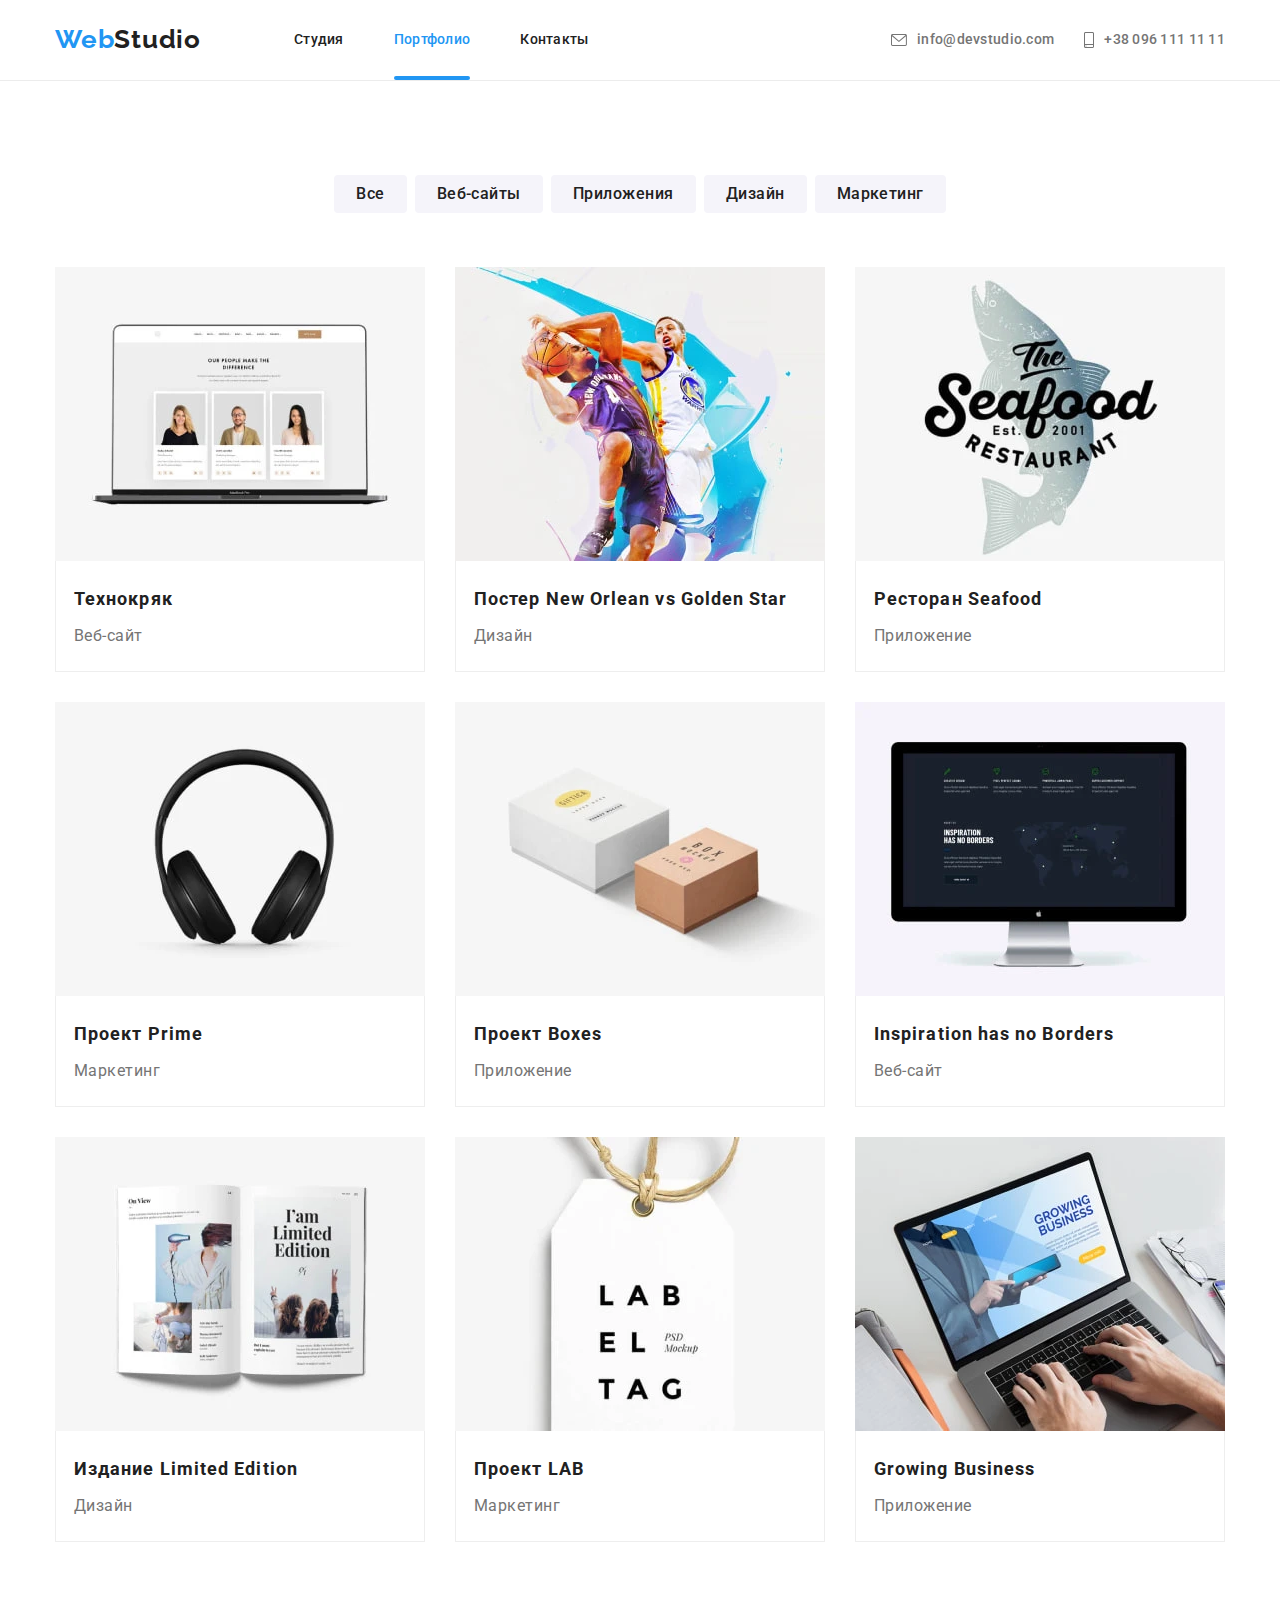
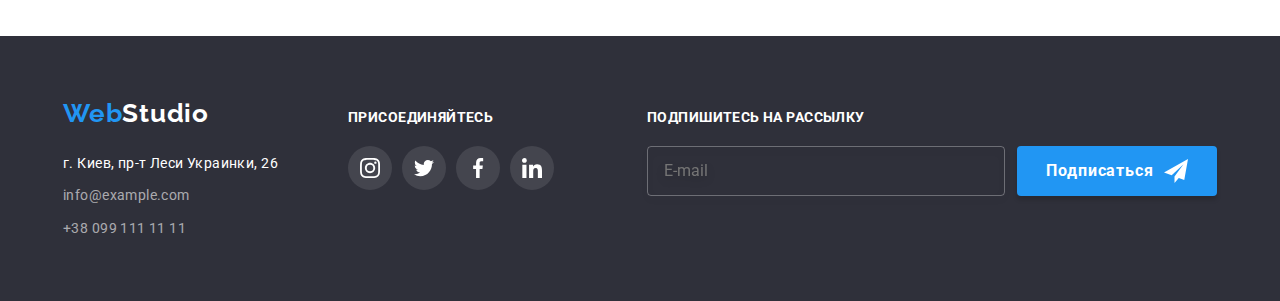
==== commit eb58f240: "finished responsive images" ====
--- a/portfolio.html
+++ b/portfolio.html
@@ -74,7 +74,25 @@
             <!-- <h2>Список портфолио</h2> -->
                 <ul class="portfolio-list">
                     <li class="portfolio-items W">
-                        <a href="#" class="link"><img src="./images-portfolio/imgg(1).jpg" alt="Веб-сайт" width="370">
+                        <a href="#" class="link">
+                            <picture>
+                                <source type="image/webp" srcset="./images/img_mob/port_m1.webp 1x, 
+                                                            ./images/img_mob/port_m1@2x.webp 2x" media="(max-width: 767px)">
+                                <source srcset="./images/img_mob/port_m1.jpg 1x, 
+                                                            ./images/img_mob/port_m1@2x.jpg 2x" media="(max-width: 767px)">
+                            
+                                <source type="image/webp" srcset="./images/img_tab/port_t1.webp 1x, 
+                                                            ./images/img_tab/port_t1@2x.webp 2x" media="(max-width: 1199px)">
+                                <source srcset="./images/img_tab/port_t1.jpg 1x, 
+                                                            ./images/img_tab/port_t1@2x.jpg 2x" media="(max-width: 1199px)">
+                            
+                                <source type="image/webp" srcset="./images/img_desk/port_d1.webp 1x, 
+                                                            ./images/img_desk/port_d1@2x.webp 2x" media="(min-width: 1200px)">
+                                <source srcset="./images/img_desk/port_d1.jpg 1x, 
+                                                            ./images/img_desk/port_d1@2x.jpg 2x" media="(min-width: 1200px)">
+                            
+                                <img class="card-pic" src="./images/img_desk/port_d1.jpg" alt="Веб-сайт">
+                            </picture>
                             <div class="description-thumb">
                                 <p class="description">Технокряк это современная площадка распространения коронавируса. Компании используют эту платформу для цифрового
                                 шпионажа и атак на защищённые сервера конкурентов.</p>
@@ -86,7 +104,31 @@
                         </a>
                     </li>
                     <li class="portfolio-items D">
-                        <a href="#" class="link"><img src="./images-portfolio/imgg(2).jpg" alt="Дизайн" width="370">
+                        <a href="#" class="link">                            
+                            <picture>
+                                <source type="image/webp" srcset="./images/img_mob/port_m2.webp 1x, 
+                                    ./images/img_mob/port_m2@2x.webp 2x"
+                                    media="(max-width: 767px)">
+                                <source srcset="./images/img_mob/port_m2.jpg 1x, 
+                                    ./images/img_mob/port_m2@2x.jpg 2x"
+                                    media="(max-width: 767px)">
+                            
+                                <source type="image/webp" srcset="./images/img_tab/port_t2.webp 1x, 
+                                    ./images/img_tab/port_t2@2x.webp 2x"
+                                    media="(max-width: 1199px)">
+                                <source srcset="./images/img_tab/port_t2.jpg 1x, 
+                                    ./images/img_tab/port_t2@2x.jpg 2x"
+                                    media="(max-width: 1199px)">
+                            
+                                <source type="image/webp" srcset="./images/img_desk/port_d2.webp 1x, 
+                                    ./images/img_desk/port_d2@2x.webp 2x"
+                                    media="(min-width: 1200px)">
+                                <source srcset="./images/img_desk/port_d2.jpg 1x, 
+                                    ./images/img_desk/port_d2@2x.jpg 2x"
+                                    media="(min-width: 1200px)">
+                            
+                                <img class="card-pic" src="./images/img_desk/port_d2.jpg" alt="Дизайн">
+                            </picture>
                             <div class="description-thumb">
                                 <p class="description">Технокряк это современная площадка распространения коронавируса. Компании используют эту
                                     платформу для цифрового
@@ -99,7 +141,25 @@
                         </a>
                     </li>
                     <li class="portfolio-items P">
-                        <a href="#" class="link"><img src="./images-portfolio/imgg(3).jpg" alt="Приложение" width="370">
+                        <a href="#" class="link">
+                            <picture>
+                                <source type="image/webp" srcset="./images/img_mob/port_m3.webp 1x, 
+                                ./images/img_mob/port_m3@2x.webp 2x" media="(max-width: 767px)">
+                                <source srcset="./images/img_mob/port_m3.jpg 1x, 
+                                ./images/img_mob/port_m3@2x.jpg 2x" media="(max-width: 767px)">
+                            
+                                <source type="image/webp" srcset="./images/img_tab/port_t3.webp 1x, 
+                                ./images/img_tab/port_t3@2x.webp 2x" media="(max-width: 1199px)">
+                                <source srcset="./images/img_tab/port_t3.jpg 1x, 
+                                ./images/img_tab/port_t3@2x.jpg 2x" media="(max-width: 1199px)">
+                            
+                                <source type="image/webp" srcset="./images/img_desk/port_d3.webp 1x, 
+                                ./images/img_desk/port_d3@2x.webp 2x" media="(min-width: 1200px)">
+                                <source srcset="./images/img_desk/port_d3.jpg 1x, 
+                                ./images/img_desk/port_d3@2x.jpg 2x" media="(min-width: 1200px)">
+                            
+                                <img class="card-pic" src="./images/img_desk/port_d3.jpg" alt="Приложение">
+                            </picture>
                             <div class="description-thumb">
                                 <p class="description">Технокряк это современная площадка распространения коронавируса. Компании используют эту
                                     платформу для цифрового
@@ -112,7 +172,25 @@
                         </a>
                     </li>
                     <li class="portfolio-items M">
-                        <a href="#" class="link"><img src="./images-portfolio/imgg(4).jpg" alt="Маркетинг" width="370">
+                        <a href="#" class="link">
+                            <picture>
+                                <source type="image/webp" srcset="./images/img_mob/port_m4.webp 1x, 
+                                ./images/img_mob/port_m4@2x.webp 2x" media="(max-width: 767px)">
+                                <source srcset="./images/img_mob/port_m4.jpg 1x, 
+                                ./images/img_mob/port_m4@2x.jpg 2x" media="(max-width: 767px)">
+                            
+                                <source type="image/webp" srcset="./images/img_tab/port_t4.webp 1x, 
+                                ./images/img_tab/port_t4@2x.webp 2x" media="(max-width: 1199px)">
+                                <source srcset="./images/img_tab/port_t4.jpg 1x, 
+                                ./images/img_tab/port_t4@2x.jpg 2x" media="(max-width: 1199px)">
+                            
+                                <source type="image/webp" srcset="./images/img_desk/port_d4.webp 1x, 
+                                ./images/img_desk/port_d4@2x.webp 2x" media="(min-width: 1200px)">
+                                <source srcset="./images/img_desk/port_d4.jpg 1x, 
+                                ./images/img_desk/port_d4@2x.jpg 2x" media="(min-width: 1200px)">
+                            
+                                <img class="card-pic" src="./images/img_desk/port_d4.jpg" alt="Маркетинг">
+                            </picture>
                             <div class="description-thumb">
                                 <p class="description">Технокряк это современная площадка распространения коронавируса. Компании используют эту
                                     платформу для цифрового
@@ -125,7 +203,25 @@
                         </a>
                     </li>
                     <li class="portfolio-items P">
-                        <a href="#" class="link"><img src="./images-portfolio/imgg(5).jpg" alt="Приложение" width="370">
+                        <a href="#" class="link">
+                            <picture>
+                                <source type="image/webp" srcset="./images/img_mob/port_m5.webp 1x, 
+                                ./images/img_mob/port_m5@2x.webp 2x" media="(max-width: 767px)">
+                                <source srcset="./images/img_mob/port_m5.jpg 1x, 
+                                ./images/img_mob/port_m5@2x.jpg 2x" media="(max-width: 767px)">
+                            
+                                <source type="image/webp" srcset="./images/img_tab/port_t5.webp 1x, 
+                                ./images/img_tab/port_t5@2x.webp 2x" media="(max-width: 1199px)">
+                                <source srcset="./images/img_tab/port_t5.jpg 1x, 
+                                ./images/img_tab/port_t5@2x.jpg 2x" media="(max-width: 1199px)">
+                            
+                                <source type="image/webp" srcset="./images/img_desk/port_d5.webp 1x, 
+                                ./images/img_desk/port_d5@2x.webp 2x" media="(min-width: 1200px)">
+                                <source srcset="./images/img_desk/port_d5.jpg 1x, 
+                                ./images/img_desk/port_d5@2x.jpg 2x" media="(min-width: 1200px)">
+                            
+                                <img class="card-pic" src="./images/img_desk/port_d5.jpg" alt="Приложение">
+                            </picture>
                             <div class="description-thumb">
                                 <p class="description">Технокряк это современная площадка распространения коронавируса. Компании используют эту
                                     платформу для цифрового
@@ -138,7 +234,25 @@
                         </a>
                     </li>
                     <li class="portfolio-items W">
-                        <a href="#" class="link"><img src="./images-portfolio/imgg(6).jpg" alt="Веб-сайт" width="370">
+                        <a href="#" class="link">
+                            <picture>
+                                <source type="image/webp" srcset="./images/img_mob/port_m6.webp 1x, 
+                                ./images/img_mob/port_m6@2x.webp 2x" media="(max-width: 767px)">
+                                <source srcset="./images/img_mob/port_m6.jpg 1x, 
+                                ./images/img_mob/port_m6@2x.jpg 2x" media="(max-width: 767px)">
+                            
+                                <source type="image/webp" srcset="./images/img_tab/port_t6.webp 1x, 
+                                ./images/img_tab/port_t6@2x.webp 2x" media="(max-width: 1199px)">
+                                <source srcset="./images/img_tab/port_t6.jpg 1x, 
+                                ./images/img_tab/port_t6@2x.jpg 2x" media="(max-width: 1199px)">
+                            
+                                <source type="image/webp" srcset="./images/img_desk/port_d6.webp 1x, 
+                                ./images/img_desk/port_d6@2x.webp 2x" media="(min-width: 1200px)">
+                                <source srcset="./images/img_desk/port_d6.jpg 1x, 
+                                ./images/img_desk/port_d6@2x.jpg 2x" media="(min-width: 1200px)">
+                            
+                                <img class="card-pic" src="./images/img_desk/port_d6.jpg" alt="Веб-сайт">
+                            </picture>
                             <div class="description-thumb">
                                 <p class="description">Технокряк это современная площадка распространения коронавируса. Компании используют эту
                                     платформу для цифрового
@@ -151,7 +265,25 @@
                         </a>
                     </li>
                     <li class="portfolio-items D">
-                        <a href="#" class="link"><img src="./images-portfolio/imgg(7).jpg" alt="Дизайн" width="370">
+                        <a href="#" class="link">
+                            <picture>
+                                <source type="image/webp" srcset="./images/img_mob/port_m7.webp 1x, 
+                                ./images/img_mob/port_m7@2x.webp 2x" media="(max-width: 767px)">
+                                <source srcset="./images/img_mob/port_m7.jpg 1x, 
+                                ./images/img_mob/port_m7@2x.jpg 2x" media="(max-width: 767px)">
+                            
+                                <source type="image/webp" srcset="./images/img_tab/port_t7.webp 1x, 
+                                ./images/img_tab/port_t7@2x.webp 2x" media="(max-width: 1199px)">
+                                <source srcset="./images/img_tab/port_t7.jpg 1x, 
+                                ./images/img_tab/port_t7@2x.jpg 2x" media="(max-width: 1199px)">
+                            
+                                <source type="image/webp" srcset="./images/img_desk/port_d7.webp 1x, 
+                                ./images/img_desk/port_d7@2x.webp 2x" media="(min-width: 1200px)">
+                                <source srcset="./images/img_desk/port_d7.jpg 1x, 
+                                ./images/img_desk/port_d7@2x.jpg 2x" media="(min-width: 1200px)">
+                            
+                                <img class="card-pic" src="./images/img_desk/port_d7.jpg" alt="Дизайн">
+                            </picture>
                             <div class="description-thumb">
                                 <p class="description">Технокряк это современная площадка распространения коронавируса. Компании используют эту
                                     платформу для цифрового
@@ -164,7 +296,25 @@
                         </a>
                     </li>
                     <li class="portfolio-items M">
-                        <a href="#" class="link"><img src="./images-portfolio/imgg(8).jpg" alt="Маркетинг" width="370">
+                        <a href="#" class="link">
+                            <picture>
+                                <source type="image/webp" srcset="./images/img_mob/port_m8.webp 1x, 
+                                ./images/img_mob/port_m8@2x.webp 2x" media="(max-width: 767px)">
+                                <source srcset="./images/img_mob/port_m8.jpg 1x, 
+                                ./images/img_mob/port_m8@2x.jpg 2x" media="(max-width: 767px)">
+                            
+                                <source type="image/webp" srcset="./images/img_tab/port_t8.webp 1x, 
+                                ./images/img_tab/port_t8@2x.webp 2x" media="(max-width: 1199px)">
+                                <source srcset="./images/img_tab/port_t8.jpg 1x, 
+                                ./images/img_tab/port_t8@2x.jpg 2x" media="(max-width: 1199px)">
+                            
+                                <source type="image/webp" srcset="./images/img_desk/port_d8.webp 1x, 
+                                ./images/img_desk/port_d8@2x.webp 2x" media="(min-width: 1200px)">
+                                <source srcset="./images/img_desk/port_d8.jpg 1x, 
+                                ./images/img_desk/port_d8@2x.jpg 2x" media="(min-width: 1200px)">
+                            
+                                <img class="card-pic" src="./images/img_desk/port_d8.jpg" alt="Маркетинг">
+                            </picture>
                             <div class="description-thumb">
                                 <p class="description">Технокряк это современная площадка распространения коронавируса. Компании используют эту
                                     платформу для цифрового
@@ -177,7 +327,25 @@
                         </a>
                     </li>
                     <li class="portfolio-items P">
-                        <a href="#" class="link"><img src="./images-portfolio/imgg(9).jpg" alt="Приложение" width="370">
+                        <a href="#" class="link">
+                            <picture>
+                                <source type="image/webp" srcset="./images/img_mob/port_m9.webp 1x, 
+                                ./images/img_mob/port_m9@2x.webp 2x" media="(max-width: 767px)">
+                                <source srcset="./images/img_mob/port_m9.jpg 1x, 
+                                ./images/img_mob/port_m9@2x.jpg 2x" media="(max-width: 767px)">
+                            
+                                <source type="image/webp" srcset="./images/img_tab/port_t9.webp 1x, 
+                                ./images/img_tab/port_t9@2x.webp 2x" media="(max-width: 1199px)">
+                                <source srcset="./images/img_tab/port_t9.jpg 1x, 
+                                ./images/img_tab/port_t9@2x.jpg 2x" media="(max-width: 1199px)">
+                            
+                                <source type="image/webp" srcset="./images/img_desk/port_d9.webp 1x, 
+                                ./images/img_desk/port_d9@2x.webp 2x" media="(min-width: 1200px)">
+                                <source srcset="./images/img_desk/port_d9.jpg 1x, 
+                                ./images/img_desk/port_d9@2x.jpg 2x" media="(min-width: 1200px)">
+                            
+                                <img class="card-pic" src="./images/img_desk/port_d9.jpg" alt="Приложение">
+                            </picture>
                             <div class="description-thumb">
                                 <p class="description">Технокряк это современная площадка распространения коронавируса. Компании используют эту
                                     платформу для цифрового
--- a/css/main.min.css
+++ b/css/main.min.css
@@ -1,2 +1 @@
-*,*::before,*::after{-webkit-box-sizing:border-box;box-sizing:border-box}img{display:block;max-width:100%;height:auto}.visually-hidden{position:absolute;width:1px;height:1px;margin:-1px;border:0;padding:0;white-space:nowrap;-webkit-clip-path:inset(100%);clip-path:inset(100%);clip:rect(0 0 0 0);overflow:hidden}.portfolio-list,.buttons,.clients-list,.team-link,.team-list,.business-list,.qualities-list,.form .form-list,.footer-section-2 .foot-link,.address-list,.nav-list{list-style-type:none;margin:0;padding:0}.form-list .form-textarea:focus-within,.form-list .form-input:focus-within,.form-list .form-item:focus-within{border-color:#2196f3;outline:transparent;fill:#2196f3}.container{padding-left:15px;padding-right:15px;margin-left:auto;margin-right:auto}@media screen and (min-width: 480px){.container{width:480px}}@media screen and (min-width: 768px){.container{width:768px}}@media screen and (min-width: 1200px){.container{width:1200px}}body{background-color:#fff;color:#212121;font-family:"Roboto",sans-serif;font-weight:400;letter-spacing:.03em}body.modal-open{overflow:hidden}.header-def{border-bottom:1px solid #ececec;z-index:9;position:fixed;top:0;background-color:#fff;width:100%}@media screen and (min-width: 768px){.header-def{position:static}}.header-def .page-nav{display:-webkit-box;display:-ms-flexbox;display:flex;-webkit-box-pack:justify;-ms-flex-pack:justify;justify-content:space-between;-webkit-box-align:center;-ms-flex-align:center;align-items:center;min-height:60px}@media screen and (min-width: 768px){.header-def .page-nav{-webkit-box-pack:start;-ms-flex-pack:start;justify-content:flex-start;min-height:80px}}.menu-button{display:-webkit-inline-box;display:-ms-inline-flexbox;display:inline-flex;margin:0;padding:0;border:none;outline:transparent;background-color:transparent;cursor:pointer;-webkit-transition:fill 250ms cubic-bezier(0.4, 0, 0.2, 1);transition:fill 250ms cubic-bezier(0.4, 0, 0.2, 1)}@media screen and (min-width: 768px){.menu-button{display:none}}.menu-button:hover{fill:#2196f3}.menu-button .icon-close{display:none}.menu-button.is-open .icon-close{display:block}.menu-button.is-open .icon-menu{display:none}@media screen and (max-width: 767px){.nav-menu{opacity:0;pointer-events:none;position:absolute;z-index:99;top:100%;left:0;width:100%;padding-top:60px;padding-bottom:60px;background-color:#fff;text-align:center;-webkit-box-shadow:0px 4px 8px rgba(0,0,0,.04),0px 2px 4px rgba(0,0,0,.08),0px 1px 3px rgba(0,0,0,.16);box-shadow:0px 4px 8px rgba(0,0,0,.04),0px 2px 4px rgba(0,0,0,.08),0px 1px 3px rgba(0,0,0,.16);-webkit-transform-origin:top;transform-origin:top;-webkit-transform:scaleY(0);transform:scaleY(0);-webkit-transition:-webkit-transform 250ms cubic-bezier(0.4, 0, 0.2, 1);transition:-webkit-transform 250ms cubic-bezier(0.4, 0, 0.2, 1);transition:transform 250ms cubic-bezier(0.4, 0, 0.2, 1);transition:transform 250ms cubic-bezier(0.4, 0, 0.2, 1), -webkit-transform 250ms cubic-bezier(0.4, 0, 0.2, 1)}.nav-menu.is-open{opacity:1;pointer-events:auto;-webkit-transform:scaley(1);transform:scaley(1)}}@media screen and (min-width: 768px){.nav-menu{display:-webkit-box;display:-ms-flexbox;display:flex;-webkit-box-pack:justify;-ms-flex-pack:justify;justify-content:space-between;width:100%;margin-left:88px}}@media screen and (min-width: 1200px){.nav-menu{margin-left:93px}}@media screen and (max-width: 767px){.nav-list .nav-item:not(:first-child){margin-top:40px}}@media screen and (min-width: 768px){.nav-list{display:-webkit-box;display:-ms-flexbox;display:flex}.nav-list .nav-item:not(:first-child){margin-left:50px}}.header-link{position:relative;display:inline-block;font-style:normal;font-weight:500;font-size:18px;line-height:1.17;letter-spacing:.02em;text-decoration:none;color:#212121;-webkit-transition:color 250ms cubic-bezier(0.4, 0, 0.2, 1);transition:color 250ms cubic-bezier(0.4, 0, 0.2, 1)}@media screen and (min-width: 768px){.header-link{padding-top:32px;padding-bottom:32px;font-size:14px;line-height:1.14}}.header-link.reach{display:-webkit-box;display:-ms-flexbox;display:flex;-webkit-box-align:center;-ms-flex-align:center;align-items:center;-webkit-box-pack:center;-ms-flex-pack:center;justify-content:center;color:#757575}@media screen and (min-width: 768px){.header-link.reach{-webkit-box-pack:left;-ms-flex-pack:left;justify-content:left;font-size:12px;line-height:1.17;padding-top:0px;padding-bottom:0px}}@media screen and (min-width: 1200px){.header-link.reach{font-size:14px;line-height:1.14}}.header-link:hover,.header-link:focus{color:#2196f3}.header-link.current{color:#2196f3;padding-bottom:12px}@media screen and (min-width: 768px){.header-link.current{padding-bottom:32px}}.header-link.current::after{content:"";display:block;position:absolute;bottom:0;left:0;width:100%;height:4px;border-radius:2px;background-color:#2196f3}.address-list{margin-top:60px}@media screen and (min-width: 768px){.address-list{padding-top:21px;margin-top:0}}@media screen and (min-width: 1200px){.address-list{padding-top:32px;display:-webkit-box;display:-ms-flexbox;display:flex}}.address-list .address-item:not(:first-child){margin-top:16px}@media screen and (min-width: 768px){.address-list .address-item:not(:first-child){margin-top:10px}}@media screen and (min-width: 1200px){.address-list .address-item:not(:first-child){margin-top:0px;margin-left:30px}}.address-list .address-icon{display:block;margin-right:8px;fill:currentColor}@media screen and (min-width: 1200px){.address-list .address-icon{margin-right:10px}}.logo{font-family:"Raleway",sans-serif;font-weight:700;font-size:24px;line-height:1.17;letter-spacing:.03em;text-decoration:none;color:#212121}.logo-blue{color:#2196f3}@media screen and (min-width: 1200px){.logo{font-size:26px;line-height:1.38}}footer{background-color:#2f303a;background-size:cover}footer .container{padding-top:60px;padding-bottom:60px}@media screen and (max-width: 1199px){footer .container{text-align:center}}@media screen and (min-width: 768px){footer .container{display:-webkit-box;display:-ms-flexbox;display:flex;-webkit-box-pack:center;-ms-flex-pack:center;justify-content:center;-ms-flex-wrap:wrap;flex-wrap:wrap;-webkit-box-align:baseline;-ms-flex-align:baseline;align-items:baseline}}.footer-section-1 .logo{color:#fff}.footer-section-1 .contact{display:-webkit-box;display:-ms-flexbox;display:flex;-webkit-box-orient:vertical;-webkit-box-direction:normal;-ms-flex-direction:column;flex-direction:column;margin-top:20px}.footer-section-1 .adress{margin-top:0px;margin-bottom:0px;color:#fff;font-style:normal;font-size:14px;line-height:1.71;letter-spacing:.03em}.footer-section-1 .link{margin-top:9px;color:#ffffff99;font-style:normal;font-size:14px;line-height:1.71;letter-spacing:.03em;text-decoration:none}@media screen and (max-width: 767px){.footer-section-2{margin-top:60px}}@media screen and (min-width: 768px){.footer-section-2{margin-left:165px}}@media screen and (max-width: 1199px){.footer-section-2{text-align:center}}@media screen and (min-width: 1200px){.footer-section-2{margin-left:70px}}.footer-section-2 .text{margin-top:0px;margin-bottom:20px;font-weight:700;font-size:14px;line-height:1.14;text-transform:uppercase;letter-spacing:.03em;color:#fff}.footer-section-2 .foot-link{display:-webkit-box;display:-ms-flexbox;display:flex;-webkit-box-pack:center;-ms-flex-pack:center;justify-content:center;-webkit-box-align:center;-ms-flex-align:center;align-items:center}.footer-section-2 .foot-item:not(:first-child){margin-left:10px}.footer-section-2 .icon-link{display:-webkit-box;display:-ms-flexbox;display:flex;-webkit-box-pack:center;-ms-flex-pack:center;justify-content:center;-webkit-box-align:center;-ms-flex-align:center;align-items:center;width:44px;height:44px;border-radius:50%;line-height:0px;background-color:#ffffff1a;-webkit-transition:background-color 250ms cubic-bezier(0.4, 0, 0.2, 1);transition:background-color 250ms cubic-bezier(0.4, 0, 0.2, 1)}.footer-section-2 .icon-link:hover,.footer-section-2 .icon-link:focus{background-color:#2196f3}.footer-section-2 .icon{fill:#fff}@media screen and (max-width: 1199px){.footer-section-3{margin-top:60px}}@media screen and (min-width: 1200px){.footer-section-3{margin-left:93px}}@media screen and (max-width: 1199px){.footer-section-3{text-align:center}}.footer-section-3 .text{margin-top:0px;margin-bottom:20px;font-weight:700;font-size:14px;line-height:1.14;text-transform:uppercase;letter-spacing:.03em;color:#fff}@media screen and (min-width: 768px){.footer-section-3 .foot-form{display:-webkit-box;display:-ms-flexbox;display:flex;-ms-flex-wrap:wrap;flex-wrap:wrap;-webkit-box-orient:vertical;-webkit-box-direction:normal;-ms-flex-direction:column;flex-direction:column;-webkit-box-align:center;-ms-flex-align:center;align-items:center}}@media screen and (min-width: 1200px){.footer-section-3 .foot-form{-webkit-box-orient:horizontal;-webkit-box-direction:normal;-ms-flex-direction:row;flex-direction:row}}.footer-section-3 .foot-input{display:block;padding:0px 16px;height:50px;border:1px solid rgba(255,255,255,.3);-webkit-filter:drop-shadow(0px 4px 4px rgba(0, 0, 0, 0.15));filter:drop-shadow(0px 4px 4px rgba(0, 0, 0, 0.15));border-radius:4px;outline:transparent;background-color:transparent;color:rgba(255,255,255,.6)}@media screen and (max-width: 479px){.footer-section-3 .foot-input{width:100%}}@media screen and (min-width: 480px)and (max-width: 1199px){.footer-section-3 .foot-input{width:450px}}@media screen and (max-width: 1199px){.footer-section-3 .foot-input{margin-bottom:20px}}@media screen and (min-width: 1200px){.footer-section-3 .foot-input{margin-right:12px;width:358px}}.footer-section-3 .sign-button{display:-webkit-inline-box;display:-ms-inline-flexbox;display:inline-flex;-webkit-box-align:center;-ms-flex-align:center;align-items:center;-webkit-box-pack:center;-ms-flex-pack:center;justify-content:center;width:200px;height:50px;background-color:#2196f3;border-color:transparent;-webkit-box-shadow:0px 4px 4px rgba(0,0,0,.15);box-shadow:0px 4px 4px rgba(0,0,0,.15);border-radius:4px;cursor:pointer}.footer-section-3 .sign-name{margin-right:10px;font-weight:700;font-size:16px;line-height:1.87;letter-spacing:.06em;color:#fff}.footer-section-3 .sign-icon{fill:#fff}.studio-hero{position:relative;background-color:#c4c4c4;background-image:-webkit-gradient(linear, left top, right top, from(#2f303a66), to(#2f303a66)),url(../images/backgrnd.jpg);background-image:linear-gradient(to right, #2f303a66, #2f303a66),url(../images/backgrnd.jpg);background-size:cover;color:#fff;text-align:center;max-width:1200px;margin-top:61px;margin-right:auto;margin-left:auto}@media screen and (min-width: 768px){.studio-hero{margin-top:0px}}.studio-hero .container{padding-top:118px;padding-bottom:118px}@media screen and (min-width: 1200px){.studio-hero .container{padding-top:200px;padding-bottom:200px}}.studio-hero .studio-heading{margin-top:0px;margin-bottom:30px;font-weight:900;font-size:26px;line-height:1.62;letter-spacing:.06em;text-transform:uppercase}@media screen and (min-width: 1200px){.studio-hero .studio-heading{font-size:44px;line-height:1.36}}.studio-hero .hero-link{display:inline-block;padding:10px 32px;text-decoration:none;color:#fff;font-weight:700;font-size:16px;line-height:1.87;letter-spacing:.06em;background:#2196f3;-webkit-box-shadow:0px 4px 4px rgba(0,0,0,.15);box-shadow:0px 4px 4px rgba(0,0,0,.15);border-radius:4px}.backdrop{position:fixed;top:0;left:0;z-index:9;width:100%;height:100%;background-color:rgba(0,0,0,.2);opacity:1;overflow-y:scroll;-webkit-transition:opacity 250ms cubic-bezier(0.4, 0, 0.2, 1);transition:opacity 250ms cubic-bezier(0.4, 0, 0.2, 1)}.backdrop.is-hidden{opacity:0;pointer-events:none}.backdrop.is-hidden .modal{-webkit-transform:translate(-50%, -50%) scale(0, 0);transform:translate(-50%, -50%) scale(0, 0)}.modal{position:absolute;top:50%;left:50%;-webkit-transform:translate(-50%, -50%) scale(1, 1);transform:translate(-50%, -50%) scale(1, 1);min-width:450px;min-height:609px;background-color:#fff;-webkit-box-shadow:0px 1px 3px rgba(0,0,0,.12),0px 1px 1px rgba(0,0,0,.14),0px 2px 1px rgba(0,0,0,.2);box-shadow:0px 1px 3px rgba(0,0,0,.12),0px 1px 1px rgba(0,0,0,.14),0px 2px 1px rgba(0,0,0,.2);border-radius:4px;-webkit-transition:-webkit-transform 250ms cubic-bezier(0.4, 0, 0.2, 1);transition:-webkit-transform 250ms cubic-bezier(0.4, 0, 0.2, 1);transition:transform 250ms cubic-bezier(0.4, 0, 0.2, 1);transition:transform 250ms cubic-bezier(0.4, 0, 0.2, 1), -webkit-transform 250ms cubic-bezier(0.4, 0, 0.2, 1)}@media screen and (min-width: 1200px){.modal{min-width:528px;min-height:581px}}.modal .close-modal{display:-webkit-box;display:-ms-flexbox;display:flex;-webkit-box-pack:center;-ms-flex-pack:center;justify-content:center;-webkit-box-align:center;-ms-flex-align:center;align-items:center;position:absolute;top:8px;right:8px;width:30px;height:30px;border:1px solid rgba(0,0,0,.1);border-radius:50%;cursor:pointer;-webkit-transition:fill 250ms cubic-bezier(0.4, 0, 0.2, 1);transition:fill 250ms cubic-bezier(0.4, 0, 0.2, 1)}.modal .close-modal:hover{fill:#2196f3}.form{padding:40px}.form .form-head{margin:0px;margin-bottom:12px;font-weight:700;font-size:20px;line-height:1.15;text-align:center;letter-spacing:.03em;color:#212121}.form .form-list{margin-bottom:20px}.form .legal{position:relative;display:-webkit-box;display:-ms-flexbox;display:flex;-webkit-box-pack:center;-ms-flex-pack:center;justify-content:center;-webkit-box-align:center;-ms-flex-align:center;align-items:center;margin-bottom:30px;cursor:pointer}.form .legal::before{content:"";width:16px;height:15px;border:2px solid #000;border-radius:4px;-webkit-transition:border-color 250ms cubic-bezier(0.4, 0, 0.2, 1),background-color 250ms cubic-bezier(0.4, 0, 0.2, 1);transition:border-color 250ms cubic-bezier(0.4, 0, 0.2, 1),background-color 250ms cubic-bezier(0.4, 0, 0.2, 1)}.form .legal-text{margin-left:7px;font-weight:400;font-size:12px;line-height:1.17;letter-spacing:.03em;color:#757575}@media screen and (min-width: 1200px){.form .legal-text{font-size:14px;line-height:1.71}}.form .legal-link{font-weight:400;font-size:12px;line-height:1.17;letter-spacing:.03em;color:#2196f3}@media screen and (min-width: 1200px){.form .legal-link{font-size:14px;line-height:1.71}}.form .submit-button{display:-webkit-inline-box;display:-ms-inline-flexbox;display:inline-flex;-webkit-box-align:center;-ms-flex-align:center;align-items:center;-webkit-box-pack:center;-ms-flex-pack:center;justify-content:center;width:200px;height:50px;color:#fff;background-color:#2196f3;-webkit-box-shadow:0px 4px 4px rgba(0,0,0,.15);box-shadow:0px 4px 4px rgba(0,0,0,.15);border-radius:4px;border-color:transparent;cursor:pointer}.form .submit-button:focus-within{background-color:#188ce8}.form .submit-name{font-weight:700;font-size:16px;line-height:1.87;letter-spacing:.06em}.form .legal-checkbox{position:absolute;width:1px;height:1px;overflow:hidden;clip:rect(0 0 0 0)}.form .legal-checkbox:checked+.legal::before{background-image:url(../images/icons/icon-check.svg);background-size:contain;background-origin:border-box;border-radius:4px;border-color:transparent;background-color:#2196f3}.form-list .form-item{position:relative;display:-webkit-box;display:-ms-flexbox;display:flex;-webkit-box-orient:vertical;-webkit-box-direction:normal;-ms-flex-direction:column;flex-direction:column;margin-bottom:10px}.form-list .form-label{margin-right:auto;margin-bottom:4px;font-weight:400;font-size:12px;line-height:1.17;letter-spacing:.01em;color:#757575}.form-list .form-input{padding:0px 42px;height:40px;border:1px solid rgba(33,33,33,.2);border-radius:4px;-webkit-transition:border-color 250ms cubic-bezier(0.4, 0, 0.2, 1);transition:border-color 250ms cubic-bezier(0.4, 0, 0.2, 1)}.form-list .form-input:invalid{border-color:red}.form-list .icon{position:absolute;bottom:11px;left:12px;-webkit-transition:fill 250ms cubic-bezier(0.4, 0, 0.2, 1);transition:fill 250ms cubic-bezier(0.4, 0, 0.2, 1)}.form-list .form-textarea{padding:12px 16px;resize:none;border:1px solid rgba(33,33,33,.2);border-radius:4px;-webkit-transition:border-color 250ms cubic-bezier(0.4, 0, 0.2, 1);transition:border-color 250ms cubic-bezier(0.4, 0, 0.2, 1)}.form-list .form-textarea::-webkit-input-placeholder{font-weight:400;font-size:14px;line-height:1.14;letter-spacing:.01em;color:rgba(117,117,117,.5);opacity:1}.form-list .form-textarea::-moz-placeholder{font-weight:400;font-size:14px;line-height:1.14;letter-spacing:.01em;color:rgba(117,117,117,.5);opacity:1}.form-list .form-textarea:-ms-input-placeholder{font-weight:400;font-size:14px;line-height:1.14;letter-spacing:.01em;color:rgba(117,117,117,.5);opacity:1}.form-list .form-textarea::-ms-input-placeholder{font-weight:400;font-size:14px;line-height:1.14;letter-spacing:.01em;color:rgba(117,117,117,.5);opacity:1}.form-list .form-textarea::placeholder{font-weight:400;font-size:14px;line-height:1.14;letter-spacing:.01em;color:rgba(117,117,117,.5);opacity:1}.studio-qualities .container{padding-top:60px;padding-bottom:60px}@media screen and (min-width: 1200px){.studio-qualities .container{padding-top:94px;padding-bottom:94px}}@media screen and (min-width: 768px){.qualities-list{display:-webkit-box;display:-ms-flexbox;display:flex;-webkit-box-pack:center;-ms-flex-pack:center;justify-content:center;-ms-flex-wrap:wrap;flex-wrap:wrap;margin:-15px}}@media screen and (min-width: 768px){.qualities-list .qualities-item{width:calc((100% - 2 * 30px) / 2);margin:15px}}@media screen and (min-width: 1200px){.qualities-list .qualities-item{width:calc((100% - 4 * 30px) / 4);margin:15px}}@media screen and (max-width: 767px){.qualities-list .qualities-item:not(:last-child){margin-bottom:30px}}.qualities-list .qualities-thumb{display:-webkit-box;display:-ms-flexbox;display:flex;-webkit-box-pack:center;-ms-flex-pack:center;justify-content:center;-webkit-box-align:center;-ms-flex-align:center;align-items:center;height:120px;margin-bottom:30px;background-color:#f5f4fa;border-radius:4px}.qualities-list .qualities-title{margin-top:0px;margin-bottom:10px;font-size:14px;line-height:1.14;letter-spacing:.03em;text-align:center;text-transform:uppercase}@media screen and (min-width: 768px){.qualities-list .qualities-title{text-align:left}}.qualities-list .qualities-description{margin-top:0px;margin-bottom:0px;color:#757575;font-size:14px;line-height:1.71;letter-spacing:.03em}.studio-business .container{padding-bottom:94px}.studio-business .business-header{margin-top:0px;margin-bottom:50px;font-size:36px;line-height:1.17;text-align:center;letter-spacing:.03em}@media screen and (max-width: 1199px){.studio-business{display:none}}.business-list{display:-webkit-box;display:-ms-flexbox;display:flex}.business-list .business-item{position:relative}.business-list .business-item:not(:first-child){margin-left:30px}.business-list .label{position:absolute;bottom:0;left:0;display:-webkit-box;display:-ms-flexbox;display:flex;-webkit-box-align:center;-ms-flex-align:center;align-items:center;width:100%;height:70px;background-color:rgba(47,48,58,.8)}.business-list .label-text{margin:0;margin-left:auto;margin-right:auto;font-size:14px;line-height:1.14;letter-spacing:.03em;text-transform:uppercase;color:#fff}.studio-team{background-color:#f5f4fa}.studio-team .container{padding-top:60px;padding-bottom:60px}@media screen and (min-width: 1200px){.studio-team .container{padding-top:94px;padding-bottom:94px}}.studio-team .team-header{margin-top:0px;margin-bottom:30px;text-align:center;font-size:28px;line-height:1.18;letter-spacing:.03em}@media screen and (min-width: 1200px){.studio-team .team-header{margin-bottom:50px;font-size:36px;line-height:1.17}}@media screen and (min-width: 768px){.team-list{display:-webkit-box;display:-ms-flexbox;display:flex;-ms-flex-wrap:wrap;flex-wrap:wrap;margin:-15px}}.team-list .team-member{width:100%;background-color:#fff;-webkit-box-shadow:0px 1px 3px rgba(0,0,0,.12),0px 1px 1px rgba(0,0,0,.14),0px 2px 1px rgba(0,0,0,.2);box-shadow:0px 1px 3px rgba(0,0,0,.12),0px 1px 1px rgba(0,0,0,.14),0px 2px 1px rgba(0,0,0,.2);border-radius:0px 0px 4px 4px}@media screen and (max-width: 767px){.team-list .team-member:not(:first-child){margin-top:30px}}@media screen and (min-width: 768px){.team-list .team-member{margin:15px;width:calc((100% - 2 * 30px) / 2)}}@media screen and (min-width: 1200px){.team-list .team-member{width:calc((100% - 4 * 30px) / 4)}}.team-list .member-photo{height:460px}@media screen and (min-width: 768px){.team-list .member-photo{height:374px}}@media screen and (min-width: 1200px){.team-list .member-photo{height:260px}}.team-list .member-thumb{padding-top:30px;padding-right:32px;padding-left:32px;padding-bottom:24px}@media screen and (min-width: 1200px){.team-list .member-thumb{padding-bottom:30px}}.team-list .member-name{margin-top:0px;margin-bottom:10px;font-weight:500;font-size:16px;line-height:1.19;text-align:center;letter-spacing:.03em}.team-list .member-position{margin-top:0px;margin-bottom:16px;color:#757575;font-size:16px;line-height:1.19;text-align:center;letter-spacing:.03em}.team-link{display:-webkit-box;display:-ms-flexbox;display:flex;-webkit-box-pack:center;-ms-flex-pack:center;justify-content:center;-webkit-box-align:center;-ms-flex-align:center;align-items:center}.team-link .icon-item:not(:first-child){margin-left:10px}.team-link .icon-link{display:-webkit-box;display:-ms-flexbox;display:flex;-webkit-box-pack:center;-ms-flex-pack:center;justify-content:center;-webkit-box-align:center;-ms-flex-align:center;align-items:center;height:44px;width:44px;line-height:0px;border-radius:50%;fill:#afb1b8;-webkit-transition:background-color 250ms cubic-bezier(0.4, 0, 0.2, 1),fill 250ms cubic-bezier(0.4, 0, 0.2, 1);transition:background-color 250ms cubic-bezier(0.4, 0, 0.2, 1),fill 250ms cubic-bezier(0.4, 0, 0.2, 1)}.team-link .icon-link:focus,.team-link .icon-link:hover{background-color:#2196f3;-webkit-filter:drop-shadow(0px 4px 4px rgba(0, 0, 0, 0.25));filter:drop-shadow(0px 4px 4px rgba(0, 0, 0, 0.25));fill:#fff}.studio-clients .container{padding-top:60px;padding-bottom:60px}@media screen and (min-width: 1200px){.studio-clients .container{padding-top:94px;padding-bottom:94px}}.studio-clients .clients-header{margin-top:0px;margin-bottom:30px;font-size:28px;line-height:1.18;text-align:center;letter-spacing:.03em}@media screen and (min-width: 1200px){.studio-clients .clients-header{margin-bottom:50px;font-size:36px;line-height:1.17}}.clients-list{display:-webkit-box;display:-ms-flexbox;display:flex;-ms-flex-wrap:wrap;flex-wrap:wrap;-webkit-box-pack:center;-ms-flex-pack:center;justify-content:center;-webkit-box-align:center;-ms-flex-align:center;align-items:center;margin:-15px}.clients-list .clients-item{width:calc((100% - 2 * 30px) / 2);margin:15px}@media screen and (min-width: 768px){.clients-list .clients-item{width:calc((100% - 3 * 30px) / 3)}}@media screen and (min-width: 1200px){.clients-list .clients-item{width:calc((100% - 6 * 30px) / 6)}}.clients-list .client-link{display:-webkit-box;display:-ms-flexbox;display:flex;-webkit-box-pack:center;-ms-flex-pack:center;justify-content:center;-webkit-box-align:center;-ms-flex-align:center;align-items:center;height:90px;line-height:0px;border:1px solid #afb1b8;border-radius:4px;fill:#afb1b8;-webkit-transition:border-color 250ms cubic-bezier(0.4, 0, 0.2, 1),fill 250ms cubic-bezier(0.4, 0, 0.2, 1);transition:border-color 250ms cubic-bezier(0.4, 0, 0.2, 1),fill 250ms cubic-bezier(0.4, 0, 0.2, 1)}.clients-list .client-link:focus,.clients-list .client-link:hover{border-color:#2196f3;fill:#2196f3}.portfolio .container{padding-top:94px;padding-bottom:94px}.buttons{display:-webkit-box;display:-ms-flexbox;display:flex;-webkit-box-pack:center;-ms-flex-pack:center;justify-content:center;margin-bottom:50px}.buttons .item:not(:first-child){margin-left:8px}.buttons .btn{padding:6px 22px;font-weight:500;font-size:16px;line-height:1.62;letter-spacing:.03em;color:#212121;border-radius:4px;border-style:none;border-color:#f5f4fa;background:#f5f4fa;-webkit-transition:color 250ms cubic-bezier(0.4, 0, 0.2, 1),background-color 250ms cubic-bezier(0.4, 0, 0.2, 1),-webkit-box-shadow 250ms cubic-bezier(0.4, 0, 0.2, 1);transition:color 250ms cubic-bezier(0.4, 0, 0.2, 1),background-color 250ms cubic-bezier(0.4, 0, 0.2, 1),-webkit-box-shadow 250ms cubic-bezier(0.4, 0, 0.2, 1);transition:color 250ms cubic-bezier(0.4, 0, 0.2, 1),background-color 250ms cubic-bezier(0.4, 0, 0.2, 1),box-shadow 250ms cubic-bezier(0.4, 0, 0.2, 1);transition:color 250ms cubic-bezier(0.4, 0, 0.2, 1),background-color 250ms cubic-bezier(0.4, 0, 0.2, 1),box-shadow 250ms cubic-bezier(0.4, 0, 0.2, 1),-webkit-box-shadow 250ms cubic-bezier(0.4, 0, 0.2, 1)}.buttons .btn:focus,.buttons .btn:hover{color:#fff;background-color:#2196f3;-webkit-box-shadow:0px 3px 1px rgba(0,0,0,.1),0px 1px 2px rgba(0,0,0,.08),0px 2px 2px rgba(0,0,0,.12);box-shadow:0px 3px 1px rgba(0,0,0,.1),0px 1px 2px rgba(0,0,0,.08),0px 2px 2px rgba(0,0,0,.12);border:none;outline:none}.portfolio-list{display:-webkit-box;display:-ms-flexbox;display:flex;-ms-flex-wrap:wrap;flex-wrap:wrap}.portfolio-list .portfolio-items:not(:nth-child(3n+1)){margin-left:30px}.portfolio-list .portfolio-items:not(:nth-last-child(-n+3)){margin-bottom:30px}.portfolio-list .link{position:relative;display:block;text-decoration:none;color:#212121;-webkit-transition:-webkit-box-shadow 250ms cubic-bezier(0.4, 0, 0.2, 1);transition:-webkit-box-shadow 250ms cubic-bezier(0.4, 0, 0.2, 1);transition:box-shadow 250ms cubic-bezier(0.4, 0, 0.2, 1);transition:box-shadow 250ms cubic-bezier(0.4, 0, 0.2, 1), -webkit-box-shadow 250ms cubic-bezier(0.4, 0, 0.2, 1)}.portfolio-list .link:hover,.portfolio-list .link:focus{-webkit-box-shadow:0px 1px 1px rgba(0,0,0,.12),0px 4px 4px rgba(0,0,0,.06),1px 4px 6px rgba(0,0,0,.16);box-shadow:0px 1px 1px rgba(0,0,0,.12),0px 4px 4px rgba(0,0,0,.06),1px 4px 6px rgba(0,0,0,.16)}.portfolio-list .link:hover .description,.portfolio-list .link:focus .description{-webkit-transform:translatey(0);transform:translatey(0)}.portfolio-list .description-thumb{position:absolute;top:0;left:0;overflow:hidden;display:-webkit-box;display:-ms-flexbox;display:flex;-webkit-box-align:center;-ms-flex-align:center;align-items:center}.portfolio-list .description{margin:0;padding:63px 24px;font-size:18px;line-height:1.56;letter-spacing:.03em;color:#fff;background-color:rgba(33,150,243,.9);-webkit-transform:translatey(100%);transform:translatey(100%);-webkit-transition:-webkit-transform 250ms cubic-bezier(0.4, 0, 0.2, 1);transition:-webkit-transform 250ms cubic-bezier(0.4, 0, 0.2, 1);transition:transform 250ms cubic-bezier(0.4, 0, 0.2, 1);transition:transform 250ms cubic-bezier(0.4, 0, 0.2, 1), -webkit-transform 250ms cubic-bezier(0.4, 0, 0.2, 1)}.portfolio-list .border{padding:20px 24px;background:#fff;border:1px solid #eee;border-top:none;-webkit-box-sizing:border-box;box-sizing:border-box}.portfolio-list h3{margin-top:0px;margin-bottom:4px;font-weight:700;font-size:18px;line-height:2;letter-spacing:.06em}.portfolio-list .item-description{margin-top:0px;margin-bottom:0px;color:#757575;font-size:16px;line-height:1.87;letter-spacing:.03em}
-/*# sourceMappingURL=main.min.css.map */+*,*::before,*::after{-webkit-box-sizing:border-box;box-sizing:border-box}img{display:block;max-width:100%;height:auto}.visually-hidden{position:absolute;width:1px;height:1px;margin:-1px;border:0;padding:0;white-space:nowrap;-webkit-clip-path:inset(100%);clip-path:inset(100%);clip:rect(0 0 0 0);overflow:hidden}.portfolio-list,.buttons,.clients-list,.team-link,.team-list,.business-list,.qualities-list,.form .form-list,.footer-section-2 .foot-link,.address-list,.nav-list{list-style-type:none;margin:0;padding:0}.form-list .form-textarea:focus-within,.form-list .form-input:focus-within,.form-list .form-item:focus-within{border-color:#2196f3;outline:transparent;fill:#2196f3}.container{padding-left:15px;padding-right:15px;margin-left:auto;margin-right:auto}@media screen and (min-width: 480px){.container{width:480px}}@media screen and (min-width: 768px){.container{width:768px}}@media screen and (min-width: 1200px){.container{width:1200px}}body{background-color:#fff;color:#212121;font-family:"Roboto",sans-serif;font-weight:400;letter-spacing:.03em}body.modal-open{overflow:hidden}.header-def{border-bottom:1px solid #ececec;z-index:9;position:fixed;top:0;background-color:#fff;width:100%}@media screen and (min-width: 768px){.header-def{position:static}}.header-def .page-nav{display:-webkit-box;display:-ms-flexbox;display:flex;-webkit-box-pack:justify;-ms-flex-pack:justify;justify-content:space-between;-webkit-box-align:center;-ms-flex-align:center;align-items:center;min-height:60px}@media screen and (min-width: 768px){.header-def .page-nav{-webkit-box-pack:start;-ms-flex-pack:start;justify-content:flex-start;min-height:80px}}.menu-button{display:-webkit-inline-box;display:-ms-inline-flexbox;display:inline-flex;margin:0;padding:0;border:none;outline:transparent;background-color:transparent;cursor:pointer;-webkit-transition:fill 250ms cubic-bezier(0.4, 0, 0.2, 1);transition:fill 250ms cubic-bezier(0.4, 0, 0.2, 1)}@media screen and (min-width: 768px){.menu-button{display:none}}.menu-button:hover{fill:#2196f3}.menu-button .icon-close{display:none}.menu-button.is-open .icon-close{display:block}.menu-button.is-open .icon-menu{display:none}@media screen and (max-width: 767px){.nav-menu{opacity:0;pointer-events:none;position:absolute;z-index:99;top:100%;left:0;width:100%;padding-top:60px;padding-bottom:60px;background-color:#fff;text-align:center;-webkit-box-shadow:0px 4px 8px rgba(0,0,0,.04),0px 2px 4px rgba(0,0,0,.08),0px 1px 3px rgba(0,0,0,.16);box-shadow:0px 4px 8px rgba(0,0,0,.04),0px 2px 4px rgba(0,0,0,.08),0px 1px 3px rgba(0,0,0,.16);-webkit-transform-origin:top;transform-origin:top;-webkit-transform:scaleY(0);transform:scaleY(0);-webkit-transition:-webkit-transform 250ms cubic-bezier(0.4, 0, 0.2, 1);transition:-webkit-transform 250ms cubic-bezier(0.4, 0, 0.2, 1);transition:transform 250ms cubic-bezier(0.4, 0, 0.2, 1);transition:transform 250ms cubic-bezier(0.4, 0, 0.2, 1), -webkit-transform 250ms cubic-bezier(0.4, 0, 0.2, 1)}.nav-menu.is-open{opacity:1;pointer-events:auto;-webkit-transform:scaley(1);transform:scaley(1)}}@media screen and (min-width: 768px){.nav-menu{display:-webkit-box;display:-ms-flexbox;display:flex;-webkit-box-pack:justify;-ms-flex-pack:justify;justify-content:space-between;width:100%;margin-left:88px}}@media screen and (min-width: 1200px){.nav-menu{margin-left:93px}}@media screen and (max-width: 767px){.nav-list .nav-item:not(:first-child){margin-top:40px}}@media screen and (min-width: 768px){.nav-list{display:-webkit-box;display:-ms-flexbox;display:flex}.nav-list .nav-item:not(:first-child){margin-left:50px}}.header-link{position:relative;display:inline-block;font-style:normal;font-weight:500;font-size:18px;line-height:1.17;letter-spacing:.02em;text-decoration:none;color:#212121;-webkit-transition:color 250ms cubic-bezier(0.4, 0, 0.2, 1);transition:color 250ms cubic-bezier(0.4, 0, 0.2, 1)}@media screen and (min-width: 768px){.header-link{padding-top:32px;padding-bottom:32px;font-size:14px;line-height:1.14}}.header-link.reach{display:-webkit-box;display:-ms-flexbox;display:flex;-webkit-box-align:center;-ms-flex-align:center;align-items:center;-webkit-box-pack:center;-ms-flex-pack:center;justify-content:center;color:#757575}@media screen and (min-width: 768px){.header-link.reach{-webkit-box-pack:left;-ms-flex-pack:left;justify-content:left;font-size:12px;line-height:1.17;padding-top:0px;padding-bottom:0px}}@media screen and (min-width: 1200px){.header-link.reach{font-size:14px;line-height:1.14}}.header-link:hover,.header-link:focus{color:#2196f3}.header-link.current{color:#2196f3;padding-bottom:12px}@media screen and (min-width: 768px){.header-link.current{padding-bottom:32px}}.header-link.current::after{content:"";display:block;position:absolute;bottom:0;left:0;width:100%;height:4px;border-radius:2px;background-color:#2196f3}.address-list{margin-top:60px}@media screen and (min-width: 768px){.address-list{padding-top:21px;margin-top:0}}@media screen and (min-width: 1200px){.address-list{padding-top:32px;display:-webkit-box;display:-ms-flexbox;display:flex}}.address-list .address-item:not(:first-child){margin-top:16px}@media screen and (min-width: 768px){.address-list .address-item:not(:first-child){margin-top:10px}}@media screen and (min-width: 1200px){.address-list .address-item:not(:first-child){margin-top:0px;margin-left:30px}}.address-list .address-icon{display:block;margin-right:8px;fill:currentColor}@media screen and (min-width: 1200px){.address-list .address-icon{margin-right:10px}}.logo{font-family:"Raleway",sans-serif;font-weight:700;font-size:24px;line-height:1.17;letter-spacing:.03em;text-decoration:none;color:#212121}.logo-blue{color:#2196f3}@media screen and (min-width: 1200px){.logo{font-size:26px;line-height:1.38}}footer{background-color:#2f303a;background-size:cover}footer .container{padding-top:60px;padding-bottom:60px}@media screen and (max-width: 1199px){footer .container{text-align:center}}@media screen and (min-width: 768px){footer .container{display:-webkit-box;display:-ms-flexbox;display:flex;-webkit-box-pack:center;-ms-flex-pack:center;justify-content:center;-ms-flex-wrap:wrap;flex-wrap:wrap;-webkit-box-align:baseline;-ms-flex-align:baseline;align-items:baseline}}.footer-section-1 .logo{color:#fff}.footer-section-1 .contact{display:-webkit-box;display:-ms-flexbox;display:flex;-webkit-box-orient:vertical;-webkit-box-direction:normal;-ms-flex-direction:column;flex-direction:column;margin-top:20px}.footer-section-1 .adress{margin-top:0px;margin-bottom:0px;color:#fff;font-style:normal;font-size:14px;line-height:1.71;letter-spacing:.03em}.footer-section-1 .link{margin-top:9px;color:#ffffff99;font-style:normal;font-size:14px;line-height:1.71;letter-spacing:.03em;text-decoration:none}@media screen and (max-width: 767px){.footer-section-2{margin-top:60px}}@media screen and (min-width: 768px){.footer-section-2{margin-left:165px}}@media screen and (max-width: 1199px){.footer-section-2{text-align:center}}@media screen and (min-width: 1200px){.footer-section-2{margin-left:70px}}.footer-section-2 .text{margin-top:0px;margin-bottom:20px;font-weight:700;font-size:14px;line-height:1.14;text-transform:uppercase;letter-spacing:.03em;color:#fff}.footer-section-2 .foot-link{display:-webkit-box;display:-ms-flexbox;display:flex;-webkit-box-pack:center;-ms-flex-pack:center;justify-content:center;-webkit-box-align:center;-ms-flex-align:center;align-items:center}.footer-section-2 .foot-item:not(:first-child){margin-left:10px}.footer-section-2 .icon-link{display:-webkit-box;display:-ms-flexbox;display:flex;-webkit-box-pack:center;-ms-flex-pack:center;justify-content:center;-webkit-box-align:center;-ms-flex-align:center;align-items:center;width:44px;height:44px;border-radius:50%;line-height:0px;background-color:#ffffff1a;-webkit-transition:background-color 250ms cubic-bezier(0.4, 0, 0.2, 1);transition:background-color 250ms cubic-bezier(0.4, 0, 0.2, 1)}.footer-section-2 .icon-link:hover,.footer-section-2 .icon-link:focus{background-color:#2196f3}.footer-section-2 .icon{fill:#fff}@media screen and (max-width: 1199px){.footer-section-3{margin-top:60px}}@media screen and (min-width: 1200px){.footer-section-3{margin-left:93px}}@media screen and (max-width: 1199px){.footer-section-3{text-align:center}}.footer-section-3 .text{margin-top:0px;margin-bottom:20px;font-weight:700;font-size:14px;line-height:1.14;text-transform:uppercase;letter-spacing:.03em;color:#fff}@media screen and (min-width: 768px){.footer-section-3 .foot-form{display:-webkit-box;display:-ms-flexbox;display:flex;-ms-flex-wrap:wrap;flex-wrap:wrap;-webkit-box-orient:vertical;-webkit-box-direction:normal;-ms-flex-direction:column;flex-direction:column;-webkit-box-align:center;-ms-flex-align:center;align-items:center}}@media screen and (min-width: 1200px){.footer-section-3 .foot-form{-webkit-box-orient:horizontal;-webkit-box-direction:normal;-ms-flex-direction:row;flex-direction:row}}.footer-section-3 .foot-input{display:block;padding:0px 16px;height:50px;border:1px solid rgba(255,255,255,.3);-webkit-filter:drop-shadow(0px 4px 4px rgba(0, 0, 0, 0.15));filter:drop-shadow(0px 4px 4px rgba(0, 0, 0, 0.15));border-radius:4px;outline:transparent;background-color:transparent;color:rgba(255,255,255,.6)}@media screen and (max-width: 479px){.footer-section-3 .foot-input{width:100%}}@media screen and (min-width: 480px)and (max-width: 1199px){.footer-section-3 .foot-input{width:450px}}@media screen and (max-width: 1199px){.footer-section-3 .foot-input{margin-bottom:20px}}@media screen and (min-width: 1200px){.footer-section-3 .foot-input{margin-right:12px;width:358px}}.footer-section-3 .sign-button{display:-webkit-inline-box;display:-ms-inline-flexbox;display:inline-flex;-webkit-box-align:center;-ms-flex-align:center;align-items:center;-webkit-box-pack:center;-ms-flex-pack:center;justify-content:center;width:200px;height:50px;background-color:#2196f3;border-color:transparent;-webkit-box-shadow:0px 4px 4px rgba(0,0,0,.15);box-shadow:0px 4px 4px rgba(0,0,0,.15);border-radius:4px;cursor:pointer}.footer-section-3 .sign-name{margin-right:10px;font-weight:700;font-size:16px;line-height:1.87;letter-spacing:.06em;color:#fff}.footer-section-3 .sign-icon{fill:#fff}.studio-hero{position:relative;background-color:#c4c4c4;background-image:-webkit-gradient(linear, left top, right top, from(#2f303a66), to(#2f303a66)),url(../images/img_mob/Header_m.jpg);background-image:linear-gradient(to right, #2f303a66, #2f303a66),url(../images/img_mob/Header_m.jpg);background-size:cover;color:#fff;text-align:center;max-width:1200px;margin-top:61px;margin-right:auto;margin-left:auto}@media screen and (min-device-pixel-ratio: 2),screen and (-webkit-min-device-pixel-ratio: 2),screen and (min-resolution: 192dpi),screen and (min-resolution: 2dppx){.studio-hero{background-image:-webkit-gradient(linear, left top, right top, from(#2f303a66), to(#2f303a66)),url(../images/img_mob/Header_m@2x.jpg);background-image:linear-gradient(to right, #2f303a66, #2f303a66),url(../images/img_mob/Header_m@2x.jpg)}}@media screen and (min-width: 768px){.studio-hero{margin-top:0px;background-image:-webkit-gradient(linear, left top, right top, from(#2f303a66), to(#2f303a66)),url(../images/img_tab/Header_t.jpg);background-image:linear-gradient(to right, #2f303a66, #2f303a66),url(../images/img_tab/Header_t.jpg)}}@media screen and (min-width: 768px)and (min-device-pixel-ratio: 2),screen and (min-width: 768px)and (-webkit-min-device-pixel-ratio: 2),screen and (min-width: 768px)and (min-resolution: 192dpi),screen and (min-width: 768px)and (min-resolution: 2dppx){.studio-hero{background-image:-webkit-gradient(linear, left top, right top, from(#2f303a66), to(#2f303a66)),url(../images/img_tab/Header_t@2x.jpg);background-image:linear-gradient(to right, #2f303a66, #2f303a66),url(../images/img_tab/Header_t@2x.jpg)}}@media screen and (min-width: 1200px){.studio-hero{background-image:-webkit-gradient(linear, left top, right top, from(#2f303a66), to(#2f303a66)),url(../images/img_desk/Header_d.jpg);background-image:linear-gradient(to right, #2f303a66, #2f303a66),url(../images/img_desk/Header_d.jpg)}}@media screen and (min-width: 1200px)and (min-device-pixel-ratio: 2),screen and (min-width: 1200px)and (-webkit-min-device-pixel-ratio: 2),screen and (min-width: 1200px)and (min-resolution: 192dpi),screen and (min-width: 1200px)and (min-resolution: 2dppx){.studio-hero{background-image:-webkit-gradient(linear, left top, right top, from(#2f303a66), to(#2f303a66)),url(../images/img_desk/Header_d@2x.jpg);background-image:linear-gradient(to right, #2f303a66, #2f303a66),url(../images/img_desk/Header_d@2x.jpg)}}.studio-hero .container{padding-top:118px;padding-bottom:118px}@media screen and (min-width: 1200px){.studio-hero .container{padding-top:200px;padding-bottom:200px}}.studio-hero .studio-heading{margin-top:0px;margin-bottom:30px;font-weight:900;font-size:26px;line-height:1.62;letter-spacing:.06em;text-transform:uppercase}@media screen and (min-width: 1200px){.studio-hero .studio-heading{font-size:44px;line-height:1.36}}.studio-hero .hero-link{display:inline-block;padding:10px 32px;text-decoration:none;color:#fff;font-weight:700;font-size:16px;line-height:1.87;letter-spacing:.06em;background:#2196f3;-webkit-box-shadow:0px 4px 4px rgba(0,0,0,.15);box-shadow:0px 4px 4px rgba(0,0,0,.15);border-radius:4px}.backdrop{position:fixed;top:0;left:0;z-index:9;width:100%;height:100%;background-color:rgba(0,0,0,.2);opacity:1;overflow-y:scroll;-webkit-transition:opacity 250ms cubic-bezier(0.4, 0, 0.2, 1);transition:opacity 250ms cubic-bezier(0.4, 0, 0.2, 1)}.backdrop.is-hidden{opacity:0;pointer-events:none}.backdrop.is-hidden .modal{-webkit-transform:translate(-50%, -50%) scale(0, 0);transform:translate(-50%, -50%) scale(0, 0)}.modal{position:absolute;top:50%;left:50%;-webkit-transform:translate(-50%, -50%) scale(1, 1);transform:translate(-50%, -50%) scale(1, 1);background-color:#fff;-webkit-box-shadow:0px 1px 3px rgba(0,0,0,.12),0px 1px 1px rgba(0,0,0,.14),0px 2px 1px rgba(0,0,0,.2);box-shadow:0px 1px 3px rgba(0,0,0,.12),0px 1px 1px rgba(0,0,0,.14),0px 2px 1px rgba(0,0,0,.2);border-radius:4px;-webkit-transition:-webkit-transform 250ms cubic-bezier(0.4, 0, 0.2, 1);transition:-webkit-transform 250ms cubic-bezier(0.4, 0, 0.2, 1);transition:transform 250ms cubic-bezier(0.4, 0, 0.2, 1);transition:transform 250ms cubic-bezier(0.4, 0, 0.2, 1), -webkit-transform 250ms cubic-bezier(0.4, 0, 0.2, 1)}@media screen and (min-width: 480px){.modal{width:450px;height:609px}}@media screen and (min-width: 1200px){.modal{width:528px;height:581px}}.modal .close-modal{display:-webkit-box;display:-ms-flexbox;display:flex;-webkit-box-pack:center;-ms-flex-pack:center;justify-content:center;-webkit-box-align:center;-ms-flex-align:center;align-items:center;position:absolute;top:8px;right:8px;width:30px;height:30px;border:1px solid rgba(0,0,0,.1);border-radius:50%;cursor:pointer;-webkit-transition:fill 250ms cubic-bezier(0.4, 0, 0.2, 1);transition:fill 250ms cubic-bezier(0.4, 0, 0.2, 1)}.modal .close-modal:hover{fill:#2196f3}.form{padding:40px}.form .form-head{margin:0px;margin-bottom:12px;font-weight:700;font-size:20px;line-height:1.15;text-align:center;letter-spacing:.03em;color:#212121}.form .form-list{margin-bottom:20px}.form .legal{position:relative;display:-webkit-box;display:-ms-flexbox;display:flex;-webkit-box-pack:center;-ms-flex-pack:center;justify-content:center;-webkit-box-align:center;-ms-flex-align:center;align-items:center;margin-bottom:30px;cursor:pointer}.form .legal::before{content:"";width:16px;height:15px;border:2px solid #000;border-radius:4px;-webkit-transition:border-color 250ms cubic-bezier(0.4, 0, 0.2, 1),background-color 250ms cubic-bezier(0.4, 0, 0.2, 1);transition:border-color 250ms cubic-bezier(0.4, 0, 0.2, 1),background-color 250ms cubic-bezier(0.4, 0, 0.2, 1)}.form .legal-text{margin-left:7px;font-weight:400;font-size:12px;line-height:1.17;letter-spacing:.03em;color:#757575}@media screen and (min-width: 1200px){.form .legal-text{font-size:14px;line-height:1.71}}.form .legal-link{font-weight:400;font-size:12px;line-height:1.17;letter-spacing:.03em;color:#2196f3}@media screen and (min-width: 1200px){.form .legal-link{font-size:14px;line-height:1.71}}.form .submit-button{display:-webkit-inline-box;display:-ms-inline-flexbox;display:inline-flex;-webkit-box-align:center;-ms-flex-align:center;align-items:center;-webkit-box-pack:center;-ms-flex-pack:center;justify-content:center;width:200px;height:50px;color:#fff;background-color:#2196f3;-webkit-box-shadow:0px 4px 4px rgba(0,0,0,.15);box-shadow:0px 4px 4px rgba(0,0,0,.15);border-radius:4px;border-color:transparent;cursor:pointer}.form .submit-button:focus-within{background-color:#188ce8}.form .submit-name{font-weight:700;font-size:16px;line-height:1.87;letter-spacing:.06em}.form .legal-checkbox{position:absolute;width:1px;height:1px;overflow:hidden;clip:rect(0 0 0 0)}.form .legal-checkbox:checked+.legal::before{background-image:url(../images/icons/icon-check.svg);background-size:contain;background-origin:border-box;border-radius:4px;border-color:transparent;background-color:#2196f3}.form-list .form-item{position:relative;display:-webkit-box;display:-ms-flexbox;display:flex;-webkit-box-orient:vertical;-webkit-box-direction:normal;-ms-flex-direction:column;flex-direction:column;margin-bottom:10px}.form-list .form-label{margin-right:auto;margin-bottom:4px;font-weight:400;font-size:12px;line-height:1.17;letter-spacing:.01em;color:#757575}.form-list .form-input{padding:0px 42px;height:40px;border:1px solid rgba(33,33,33,.2);border-radius:4px;-webkit-transition:border-color 250ms cubic-bezier(0.4, 0, 0.2, 1);transition:border-color 250ms cubic-bezier(0.4, 0, 0.2, 1)}.form-list .form-input:invalid{border-color:red}.form-list .icon{position:absolute;bottom:11px;left:12px;-webkit-transition:fill 250ms cubic-bezier(0.4, 0, 0.2, 1);transition:fill 250ms cubic-bezier(0.4, 0, 0.2, 1)}.form-list .form-textarea{padding:12px 16px;resize:none;border:1px solid rgba(33,33,33,.2);border-radius:4px;-webkit-transition:border-color 250ms cubic-bezier(0.4, 0, 0.2, 1);transition:border-color 250ms cubic-bezier(0.4, 0, 0.2, 1)}.form-list .form-textarea::-webkit-input-placeholder{font-weight:400;font-size:14px;line-height:1.14;letter-spacing:.01em;color:rgba(117,117,117,.5);opacity:1}.form-list .form-textarea::-moz-placeholder{font-weight:400;font-size:14px;line-height:1.14;letter-spacing:.01em;color:rgba(117,117,117,.5);opacity:1}.form-list .form-textarea:-ms-input-placeholder{font-weight:400;font-size:14px;line-height:1.14;letter-spacing:.01em;color:rgba(117,117,117,.5);opacity:1}.form-list .form-textarea::-ms-input-placeholder{font-weight:400;font-size:14px;line-height:1.14;letter-spacing:.01em;color:rgba(117,117,117,.5);opacity:1}.form-list .form-textarea::placeholder{font-weight:400;font-size:14px;line-height:1.14;letter-spacing:.01em;color:rgba(117,117,117,.5);opacity:1}.studio-qualities .container{padding-top:60px;padding-bottom:60px}@media screen and (min-width: 1200px){.studio-qualities .container{padding-top:94px;padding-bottom:94px}}@media screen and (min-width: 768px){.qualities-list{display:-webkit-box;display:-ms-flexbox;display:flex;-webkit-box-pack:center;-ms-flex-pack:center;justify-content:center;-ms-flex-wrap:wrap;flex-wrap:wrap;margin:-15px}}@media screen and (min-width: 768px){.qualities-list .qualities-item{width:calc((100% - 2 * 30px) / 2);margin:15px}}@media screen and (min-width: 1200px){.qualities-list .qualities-item{width:calc((100% - 4 * 30px) / 4);margin:15px}}@media screen and (max-width: 767px){.qualities-list .qualities-item:not(:last-child){margin-bottom:30px}}.qualities-list .qualities-thumb{display:-webkit-box;display:-ms-flexbox;display:flex;-webkit-box-pack:center;-ms-flex-pack:center;justify-content:center;-webkit-box-align:center;-ms-flex-align:center;align-items:center;height:120px;margin-bottom:30px;background-color:#f5f4fa;border-radius:4px}.qualities-list .qualities-title{margin-top:0px;margin-bottom:10px;font-size:14px;line-height:1.14;letter-spacing:.03em;text-align:center;text-transform:uppercase}@media screen and (min-width: 768px){.qualities-list .qualities-title{text-align:left}}.qualities-list .qualities-description{margin-top:0px;margin-bottom:0px;color:#757575;font-size:14px;line-height:1.71;letter-spacing:.03em}.studio-business .container{padding-bottom:94px}.studio-business .business-header{margin-top:0px;margin-bottom:50px;font-size:36px;line-height:1.17;text-align:center;letter-spacing:.03em}@media screen and (max-width: 1199px){.studio-business{display:none}}.business-list{display:-webkit-box;display:-ms-flexbox;display:flex}.business-list .business-item{position:relative}.business-list .business-item:not(:first-child){margin-left:30px}.business-list .label{position:absolute;bottom:0;left:0;display:-webkit-box;display:-ms-flexbox;display:flex;-webkit-box-align:center;-ms-flex-align:center;align-items:center;width:100%;height:70px;background-color:rgba(47,48,58,.8)}.business-list .label-text{margin:0;margin-left:auto;margin-right:auto;font-size:14px;line-height:1.14;letter-spacing:.03em;text-transform:uppercase;color:#fff}.studio-team{background-color:#f5f4fa}.studio-team .container{padding-top:60px;padding-bottom:60px}@media screen and (min-width: 1200px){.studio-team .container{padding-top:94px;padding-bottom:94px}}.studio-team .team-header{margin-top:0px;margin-bottom:30px;text-align:center;font-size:28px;line-height:1.18;letter-spacing:.03em}@media screen and (min-width: 1200px){.studio-team .team-header{margin-bottom:50px;font-size:36px;line-height:1.17}}@media screen and (min-width: 768px){.team-list{display:-webkit-box;display:-ms-flexbox;display:flex;-ms-flex-wrap:wrap;flex-wrap:wrap;margin:-15px}}.team-list .team-member{width:100%;background-color:#fff;-webkit-box-shadow:0px 1px 3px rgba(0,0,0,.12),0px 1px 1px rgba(0,0,0,.14),0px 2px 1px rgba(0,0,0,.2);box-shadow:0px 1px 3px rgba(0,0,0,.12),0px 1px 1px rgba(0,0,0,.14),0px 2px 1px rgba(0,0,0,.2);border-radius:0px 0px 4px 4px}@media screen and (max-width: 767px){.team-list .team-member:not(:first-child){margin-top:30px}}@media screen and (min-width: 768px){.team-list .team-member{margin:15px;width:calc((100% - 2 * 30px) / 2)}}@media screen and (min-width: 1200px){.team-list .team-member{width:calc((100% - 4 * 30px) / 4)}}.team-list .member-thumb{padding-top:30px;padding-right:32px;padding-left:32px;padding-bottom:24px}@media screen and (min-width: 1200px){.team-list .member-thumb{padding-bottom:30px}}.team-list .member-name{margin-top:0px;margin-bottom:10px;font-weight:500;font-size:16px;line-height:1.19;text-align:center;letter-spacing:.03em}.team-list .member-position{margin-top:0px;margin-bottom:16px;color:#757575;font-size:16px;line-height:1.19;text-align:center;letter-spacing:.03em}.team-link{display:-webkit-box;display:-ms-flexbox;display:flex;-webkit-box-pack:center;-ms-flex-pack:center;justify-content:center;-webkit-box-align:center;-ms-flex-align:center;align-items:center}.team-link .icon-item:not(:first-child){margin-left:10px}.team-link .icon-link{display:-webkit-box;display:-ms-flexbox;display:flex;-webkit-box-pack:center;-ms-flex-pack:center;justify-content:center;-webkit-box-align:center;-ms-flex-align:center;align-items:center;height:44px;width:44px;line-height:0px;border-radius:50%;fill:#afb1b8;-webkit-transition:background-color 250ms cubic-bezier(0.4, 0, 0.2, 1),fill 250ms cubic-bezier(0.4, 0, 0.2, 1);transition:background-color 250ms cubic-bezier(0.4, 0, 0.2, 1),fill 250ms cubic-bezier(0.4, 0, 0.2, 1)}.team-link .icon-link:focus,.team-link .icon-link:hover{background-color:#2196f3;-webkit-filter:drop-shadow(0px 4px 4px rgba(0, 0, 0, 0.25));filter:drop-shadow(0px 4px 4px rgba(0, 0, 0, 0.25));fill:#fff}.studio-clients .container{padding-top:60px;padding-bottom:60px}@media screen and (min-width: 1200px){.studio-clients .container{padding-top:94px;padding-bottom:94px}}.studio-clients .clients-header{margin-top:0px;margin-bottom:30px;font-size:28px;line-height:1.18;text-align:center;letter-spacing:.03em}@media screen and (min-width: 1200px){.studio-clients .clients-header{margin-bottom:50px;font-size:36px;line-height:1.17}}.clients-list{display:-webkit-box;display:-ms-flexbox;display:flex;-ms-flex-wrap:wrap;flex-wrap:wrap;-webkit-box-pack:center;-ms-flex-pack:center;justify-content:center;-webkit-box-align:center;-ms-flex-align:center;align-items:center;margin:-15px}.clients-list .clients-item{width:calc((100% - 2 * 30px) / 2);margin:15px}@media screen and (min-width: 768px){.clients-list .clients-item{width:calc((100% - 3 * 30px) / 3)}}@media screen and (min-width: 1200px){.clients-list .clients-item{width:calc((100% - 6 * 30px) / 6)}}.clients-list .client-link{display:-webkit-box;display:-ms-flexbox;display:flex;-webkit-box-pack:center;-ms-flex-pack:center;justify-content:center;-webkit-box-align:center;-ms-flex-align:center;align-items:center;height:90px;line-height:0px;border:1px solid #afb1b8;border-radius:4px;fill:#afb1b8;-webkit-transition:border-color 250ms cubic-bezier(0.4, 0, 0.2, 1),fill 250ms cubic-bezier(0.4, 0, 0.2, 1);transition:border-color 250ms cubic-bezier(0.4, 0, 0.2, 1),fill 250ms cubic-bezier(0.4, 0, 0.2, 1)}.clients-list .client-link:focus,.clients-list .client-link:hover{border-color:#2196f3;fill:#2196f3}.portfolio .container{padding-top:60px;padding-bottom:60px;margin-top:61px}@media screen and (min-width: 768px){.portfolio .container{margin-top:0px}}@media screen and (min-width: 1200px){.portfolio .container{padding-top:94px;padding-bottom:94px}}.buttons{display:-webkit-box;display:-ms-flexbox;display:flex;-ms-flex-wrap:wrap;flex-wrap:wrap;-webkit-box-pack:left;-ms-flex-pack:left;justify-content:left;-ms-flex-line-pack:justify;align-content:space-between;min-height:131px;padding-bottom:33px;margin:-4px}.buttons .item{margin:4px}@media screen and (min-width: 768px){.buttons{-webkit-box-pack:center;-ms-flex-pack:center;justify-content:center;min-height:auto;padding-bottom:30px}}@media screen and (min-width: 1200px){.buttons{padding-bottom:50px}}.buttons .btn{padding:6px 22px;font-weight:500;font-size:16px;line-height:1.62;letter-spacing:.03em;color:#212121;border-radius:4px;border-style:none;border-color:#f5f4fa;background:#f5f4fa;-webkit-transition:color 250ms cubic-bezier(0.4, 0, 0.2, 1),background-color 250ms cubic-bezier(0.4, 0, 0.2, 1),-webkit-box-shadow 250ms cubic-bezier(0.4, 0, 0.2, 1);transition:color 250ms cubic-bezier(0.4, 0, 0.2, 1),background-color 250ms cubic-bezier(0.4, 0, 0.2, 1),-webkit-box-shadow 250ms cubic-bezier(0.4, 0, 0.2, 1);transition:color 250ms cubic-bezier(0.4, 0, 0.2, 1),background-color 250ms cubic-bezier(0.4, 0, 0.2, 1),box-shadow 250ms cubic-bezier(0.4, 0, 0.2, 1);transition:color 250ms cubic-bezier(0.4, 0, 0.2, 1),background-color 250ms cubic-bezier(0.4, 0, 0.2, 1),box-shadow 250ms cubic-bezier(0.4, 0, 0.2, 1),-webkit-box-shadow 250ms cubic-bezier(0.4, 0, 0.2, 1)}.buttons .btn:focus,.buttons .btn:hover{color:#fff;background-color:#2196f3;-webkit-box-shadow:0px 3px 1px rgba(0,0,0,.1),0px 1px 2px rgba(0,0,0,.08),0px 2px 2px rgba(0,0,0,.12);box-shadow:0px 3px 1px rgba(0,0,0,.1),0px 1px 2px rgba(0,0,0,.08),0px 2px 2px rgba(0,0,0,.12);border:none;outline:none}.portfolio-list{display:-webkit-box;display:-ms-flexbox;display:flex;-ms-flex-wrap:wrap;flex-wrap:wrap}@media screen and (min-width: 768px){.portfolio-list{margin:-15px}}.portfolio-list .portfolio-items{width:100%}@media screen and (max-width: 767px){.portfolio-list .portfolio-items:not(:first-child){margin-top:30px}}@media screen and (min-width: 768px){.portfolio-list .portfolio-items{margin:15px;width:calc((100% - 2 * 30px) / 2)}}@media screen and (min-width: 1200px){.portfolio-list .portfolio-items{margin:15px;width:calc((100% - 3 * 30px) / 3)}}.portfolio-list .link{position:relative;display:block;text-decoration:none;color:#212121;-webkit-transition:-webkit-box-shadow 250ms cubic-bezier(0.4, 0, 0.2, 1);transition:-webkit-box-shadow 250ms cubic-bezier(0.4, 0, 0.2, 1);transition:box-shadow 250ms cubic-bezier(0.4, 0, 0.2, 1);transition:box-shadow 250ms cubic-bezier(0.4, 0, 0.2, 1), -webkit-box-shadow 250ms cubic-bezier(0.4, 0, 0.2, 1)}.portfolio-list .link:hover,.portfolio-list .link:focus{-webkit-box-shadow:0px 1px 1px rgba(0,0,0,.12),0px 4px 4px rgba(0,0,0,.06),1px 4px 6px rgba(0,0,0,.16);box-shadow:0px 1px 1px rgba(0,0,0,.12),0px 4px 4px rgba(0,0,0,.06),1px 4px 6px rgba(0,0,0,.16)}.portfolio-list .link:hover .description,.portfolio-list .link:focus .description{-webkit-transform:translatey(0);transform:translatey(0)}.portfolio-list .link .card-pic{max-height:294px}@media screen and (min-width: 480px){.portfolio-list .link .card-pic{height:294px}}.portfolio-list .description-thumb{position:absolute;top:0;left:0;overflow:hidden;display:-webkit-box;display:-ms-flexbox;display:flex;-webkit-box-align:center;-ms-flex-align:center;align-items:center}.portfolio-list .description{margin:0;padding:77px 24px;font-size:18px;line-height:1.56;letter-spacing:.03em;color:#fff;background-color:rgba(33,150,243,.9);-webkit-transform:translatey(100%);transform:translatey(100%);-webkit-transition:-webkit-transform 250ms cubic-bezier(0.4, 0, 0.2, 1);transition:-webkit-transform 250ms cubic-bezier(0.4, 0, 0.2, 1);transition:transform 250ms cubic-bezier(0.4, 0, 0.2, 1);transition:transform 250ms cubic-bezier(0.4, 0, 0.2, 1), -webkit-transform 250ms cubic-bezier(0.4, 0, 0.2, 1)}@media screen and (min-width: 768px){.portfolio-list .description{padding-top:49px;padding-bottom:49px}}@media screen and (min-width: 1200px){.portfolio-list .description{padding-top:63px;padding-bottom:63px}}.portfolio-list .border{padding:20px 18px;background:#fff;border:1px solid #eee;border-top:none;-webkit-box-sizing:border-box;box-sizing:border-box}.portfolio-list h3{margin-top:0px;margin-bottom:4px;font-weight:700;font-size:18px;line-height:2;letter-spacing:.06em}.portfolio-list .item-description{margin-top:0px;margin-bottom:0px;color:#757575;font-size:16px;line-height:1.87;letter-spacing:.03em}/*# sourceMappingURL=main.min.css.map */